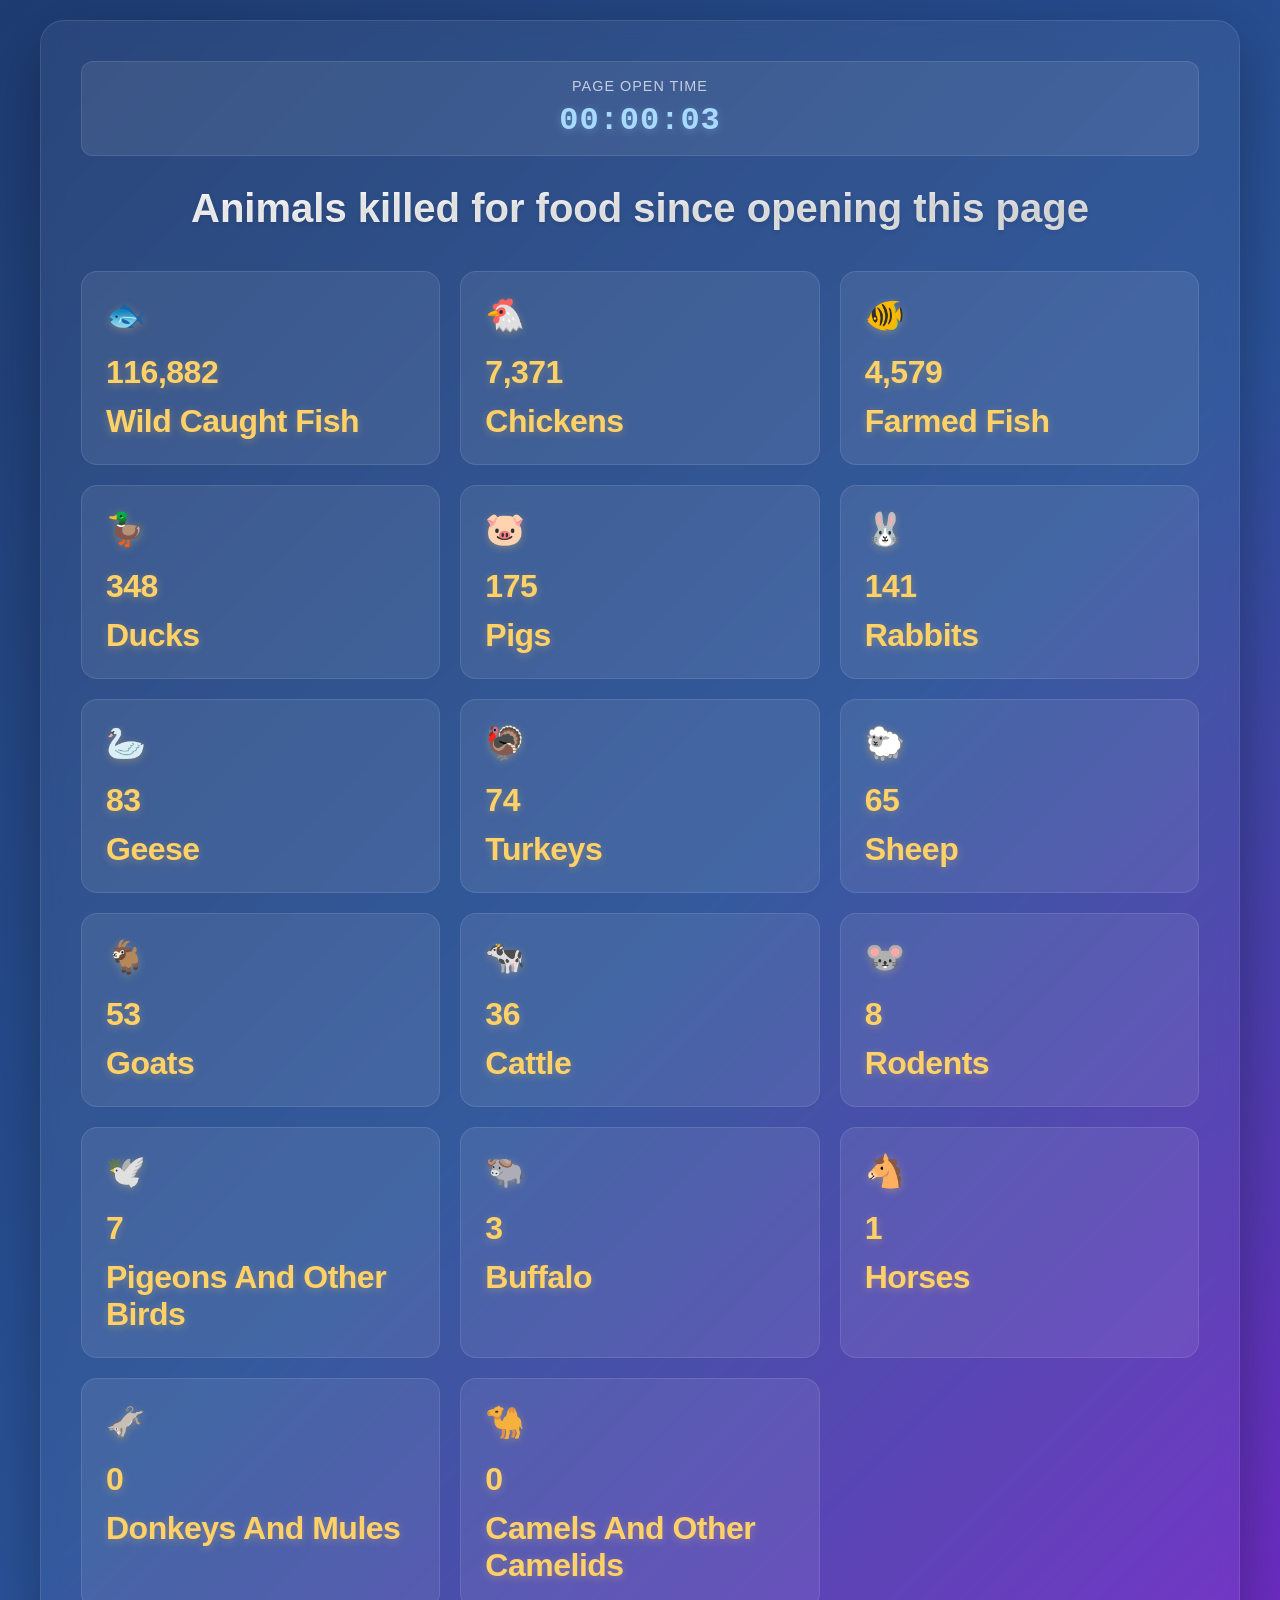
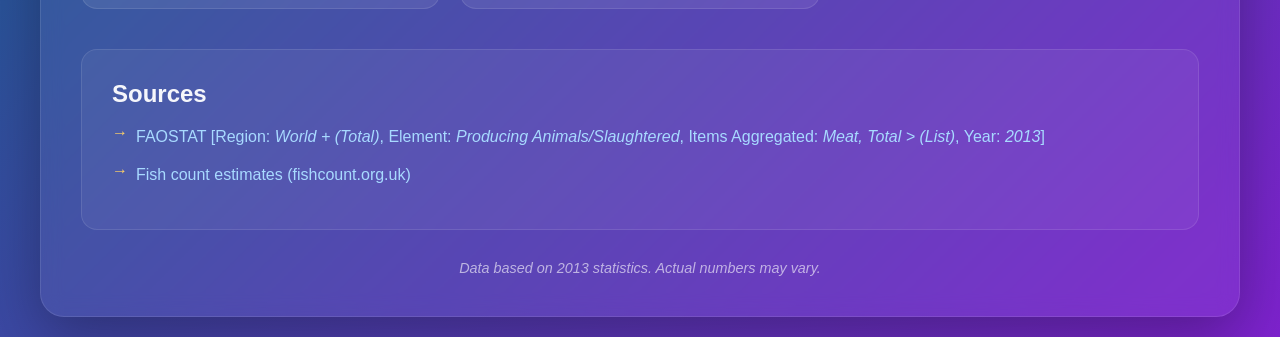
==== index.html @ db676fcb "add animal icons to the kill counter for better visual representation" ====
<!DOCTYPE html>
<html lang="en">
<head>
  <meta charset="UTF-8">
  <meta name="viewport" content="width=device-width, initial-scale=1.0">
  <title>Global Animal Slaughter Counter</title>
  <style>
    * {
      margin: 0;
      padding: 0;
      box-sizing: border-box;
    }

    body {
      font-family: -apple-system, BlinkMacSystemFont, 'Segoe UI', Roboto, Oxygen, Ubuntu, Cantarell, sans-serif;
      background: linear-gradient(135deg, #1e3c72 0%, #2a5298 50%, #7e22ce 100%);
      color: #fff;
      min-height: 100vh;
      padding: 20px;
      display: flex;
      flex-direction: column;
      align-items: center;
      justify-content: center;
    }

    .container {
      max-width: 1200px;
      width: 100%;
      background: rgba(255, 255, 255, 0.05);
      backdrop-filter: blur(10px);
      border-radius: 24px;
      padding: 40px;
      box-shadow: 0 20px 60px rgba(0, 0, 0, 0.3);
      border: 1px solid rgba(255, 255, 255, 0.1);
    }

    h2 {
      font-size: 2.5rem;
      font-weight: 700;
      text-align: center;
      margin-bottom: 40px;
      background: linear-gradient(135deg, #fff, #e0e0e0);
      -webkit-background-clip: text;
      -webkit-text-fill-color: transparent;
      background-clip: text;
      text-shadow: 0 2px 4px rgba(0, 0, 0, 0.1);
    }

    .animal-kill-counter {
      list-style: none;
      display: grid;
      grid-template-columns: repeat(auto-fit, minmax(280px, 1fr));
      gap: 20px;
      margin-bottom: 40px;
    }

    .animal-kill-counter li {
      background: rgba(255, 255, 255, 0.08);
      padding: 24px;
      border-radius: 16px;
      display: flex;
      flex-direction: column;
      gap: 12px;
      transition: all 0.3s ease;
      border: 1px solid rgba(255, 255, 255, 0.1);
      position: relative;
      overflow: hidden;
    }

    .animal-kill-counter li::before {
      content: '';
      position: absolute;
      top: 0;
      left: 0;
      right: 0;
      height: 3px;
      background: linear-gradient(90deg, #ff6b6b, #ee5a6f, #c06c84);
      transform: scaleX(0);
      transition: transform 0.3s ease;
    }

    .animal-kill-counter li:hover {
      background: rgba(255, 255, 255, 0.12);
      transform: translateY(-4px);
      box-shadow: 0 8px 24px rgba(0, 0, 0, 0.2);
    }

    .animal-kill-counter li:hover::before {
      transform: scaleX(1);
    }

    .animal-kill-counter span {
      font-size: 2rem;
      font-weight: 700;
      color: #ffd166;
      font-variant-numeric: tabular-nums;
      letter-spacing: -0.5px;
      text-shadow: 0 2px 8px rgba(255, 209, 102, 0.3);
      animation: fadeIn 0.5s ease-in;
    }

    .animal-name {
      font-size: 0.95rem;
      color: rgba(255, 255, 255, 0.8);
      text-transform: capitalize;
      font-weight: 500;
      letter-spacing: 0.5px;
    }

    @keyframes fadeIn {
      from {
        opacity: 0;
        transform: translateY(10px);
      }
      to {
        opacity: 1;
        transform: translateY(0);
      }
    }

    @keyframes pulse {
      0%, 100% {
        opacity: 1;
      }
      50% {
        opacity: 0.6;
      }
    }

    .sources {
      background: rgba(255, 255, 255, 0.05);
      padding: 30px;
      border-radius: 16px;
      margin-top: 20px;
      border: 1px solid rgba(255, 255, 255, 0.1);
    }

    .sources h3 {
      font-size: 1.5rem;
      margin-bottom: 16px;
      color: rgba(255, 255, 255, 0.95);
      font-weight: 600;
    }

    .sources ul {
      list-style: none;
    }

    .sources li {
      margin-bottom: 12px;
      padding-left: 24px;
      position: relative;
    }

    .sources li::before {
      content: '→';
      position: absolute;
      left: 0;
      color: #ffd166;
      font-weight: bold;
    }

    .sources a {
      color: #a8daff;
      text-decoration: none;
      transition: color 0.2s ease;
      line-height: 1.6;
    }

    .sources a:hover {
      color: #ffd166;
      text-decoration: underline;
    }

    .disclaimer {
      text-align: center;
      margin-top: 30px;
      font-size: 0.9rem;
      color: rgba(255, 255, 255, 0.6);
      font-style: italic;
    }

    @media (max-width: 768px) {
      .container {
        padding: 24px;
      }

      h2 {
        font-size: 1.8rem;
      }

      .animal-kill-counter {
        grid-template-columns: 1fr;
      }

      .animal-kill-counter span {
        font-size: 1.75rem;
      }
    }

    /* Pulsing animation for numbers changing */
    .counting {
      animation: pulse 0.5s ease-in-out;
    }

    .timer-container {
      text-align: center;
      margin-bottom: 30px;
      padding: 16px;
      background: rgba(255, 255, 255, 0.08);
      border-radius: 12px;
      border: 1px solid rgba(255, 255, 255, 0.1);
    }

    .timer-label {
      font-size: 0.9rem;
      color: rgba(255, 255, 255, 0.7);
      margin-bottom: 8px;
      text-transform: uppercase;
      letter-spacing: 1px;
      font-weight: 500;
    }

    #page-timer {
      font-size: 2rem;
      font-weight: 700;
      color: #a8daff;
      font-family: 'Courier New', monospace;
      font-variant-numeric: tabular-nums;
      letter-spacing: 1px;
      text-shadow: 0 2px 8px rgba(168, 218, 255, 0.3);
    }

    .animal-icon {
      font-size: 2.5rem;
      margin-bottom: 8px;
      display: block;
    }
  </style>
</head>
<body>
  <div class="container">
    <div class="timer-container">
      <div class="timer-label">Page Open Time</div>
      <div id="page-timer">00:00:00</div>
    </div>
    <h2>Animals killed for food since opening this page</h2>
    <ul class="animal-kill-counter">
      <li>
        <span class="animal-icon">🐟</span>
        <span id="akc-wild_caught_fish">0</span>
        <span class="animal-name">wild caught fish</span>
      </li>
      <li>
        <span class="animal-icon">🐔</span>
        <span id="akc-chickens">0</span>
        <span class="animal-name">chickens</span>
      </li>
      <li>
        <span class="animal-icon">🐠</span>
        <span id="akc-farmed_fish">0</span>
        <span class="animal-name">farmed fish</span>
      </li>
      <li>
        <span class="animal-icon">🦆</span>
        <span id="akc-ducks">0</span>
        <span class="animal-name">ducks</span>
      </li>
      <li>
        <span class="animal-icon">🐷</span>
        <span id="akc-pigs">0</span>
        <span class="animal-name">pigs</span>
      </li>
      <li>
        <span class="animal-icon">🐰</span>
        <span id="akc-rabbits">0</span>
        <span class="animal-name">rabbits</span>
      </li>
      <li>
        <span class="animal-icon">🦢</span>
        <span id="akc-geese">0</span>
        <span class="animal-name">geese</span>
      </li>
      <li>
        <span class="animal-icon">🦃</span>
        <span id="akc-turkeys">0</span>
        <span class="animal-name">turkeys</span>
      </li>
      <li>
        <span class="animal-icon">🐑</span>
        <span id="akc-sheep">0</span>
        <span class="animal-name">sheep</span>
      </li>
      <li>
        <span class="animal-icon">🐐</span>
        <span id="akc-goats">0</span>
        <span class="animal-name">goats</span>
      </li>
      <li>
        <span class="animal-icon">🐄</span>
        <span id="akc-cattle">0</span>
        <span class="animal-name">cattle</span>
      </li>
      <li>
        <span class="animal-icon">🐭</span>
        <span id="akc-rodents">0</span>
        <span class="animal-name">rodents</span>
      </li>
      <li>
        <span class="animal-icon">🕊️</span>
        <span id="akc-other_birds">0</span>
        <span class="animal-name">pigeons and other birds</span>
      </li>
      <li>
        <span class="animal-icon">🐃</span>
        <span id="akc-buffalo">0</span>
        <span class="animal-name">buffalo</span>
      </li>
      <li>
        <span class="animal-icon">🐴</span>
        <span id="akc-horses">0</span>
        <span class="animal-name">horses</span>
      </li>
      <li>
        <span class="animal-icon">🫏</span>
        <span id="akc-donkeys">0</span>
        <span class="animal-name">donkeys and mules</span>
      </li>
      <li>
        <span class="animal-icon">🐪</span>
        <span id="akc-camels">0</span>
        <span class="animal-name">camels and other camelids</span>
      </li>
    </ul>

    <div class="sources">
      <h3>Sources</h3>
      <ul>
        <li><a href="http://faostat3.fao.org/download/Q/QL/E" target="_blank">FAOSTAT [Region: <i>World + (Total)</i>, Element: <i>Producing Animals/Slaughtered</i>, Items Aggregated: <i>Meat, Total > (List)</i>, Year: <i>2013</i>]</a></li>
        <li><a href="http://fishcount.org.uk/fish-count-estimates" target="_blank">Fish count estimates (fishcount.org.uk)</a></li>
      </ul>
    </div>

    <p class="disclaimer">Data based on 2013 statistics. Actual numbers may vary.</p>
  </div>

  <script>
    window.addEventListener('DOMContentLoaded', function() {
      // Timer functionality
      var pageOpenTime = new Date();
      function updateTimer() {
        var now = new Date();
        var elapsed = Math.floor((now - pageOpenTime) / 1000);
        var hours = Math.floor(elapsed / 3600);
        var minutes = Math.floor((elapsed % 3600) / 60);
        var seconds = elapsed % 60;
        
        var timerDisplay = String(hours).padStart(2, '0') + ':' + 
                          String(minutes).padStart(2, '0') + ':' + 
                          String(seconds).padStart(2, '0');
        
        var timerElement = document.getElementById('page-timer');
        if (timerElement) {
          timerElement.textContent = timerDisplay;
        }
      }
      
      updateTimer();
      setInterval(updateTimer, 1000);

      // Animal counter functionality
      var updatesPerSecond = 20;
      var animalsKilledPerYear = {
        "wild_caught_fish": 970000000000,
        "chickens": 61171973510,
        "farmed_fish": 38000000000,
        "ducks": 2887594480,
        "pigs": 1451856889.38,
        "rabbits": 1171578000,
        "geese": 687147000,
        "turkeys": 618086890,
        "sheep": 536742256.33,
        "goats": 438320370.99,
        "cattle": 298799160.08,
        "rodents": 70371000,
        "other_birds": 59656000,
        "buffalo": 25798819,
        "horses": 4863367,
        "donkeys": 3213400,
        "camels": 3243266.03,
      };

      var secondsPerYear = 365 * 24 * 60 * 60;
      var interval = 1000 / updatesPerSecond;
      var count = 0, start = new Date().getTime();

      function update(intervalCount) {
        for (var subset in animalsKilledPerYear) {
          var numKilled = animalsKilledPerYear[subset];
          var countElement = document.getElementById("akc-" + subset);
          if (countElement) {
            countElement.innerHTML = Math.round(intervalCount * (numKilled / secondsPerYear) / updatesPerSecond).toLocaleString();
          }
        }
      }

      function selfCorrectingTimeoutInterval() {
        update(++count);
        window.setTimeout(selfCorrectingTimeoutInterval, interval - (new Date().getTime() - start - count * interval));
      }
      window.setTimeout(selfCorrectingTimeoutInterval, interval);
    });
  </script>
</body>
</html>
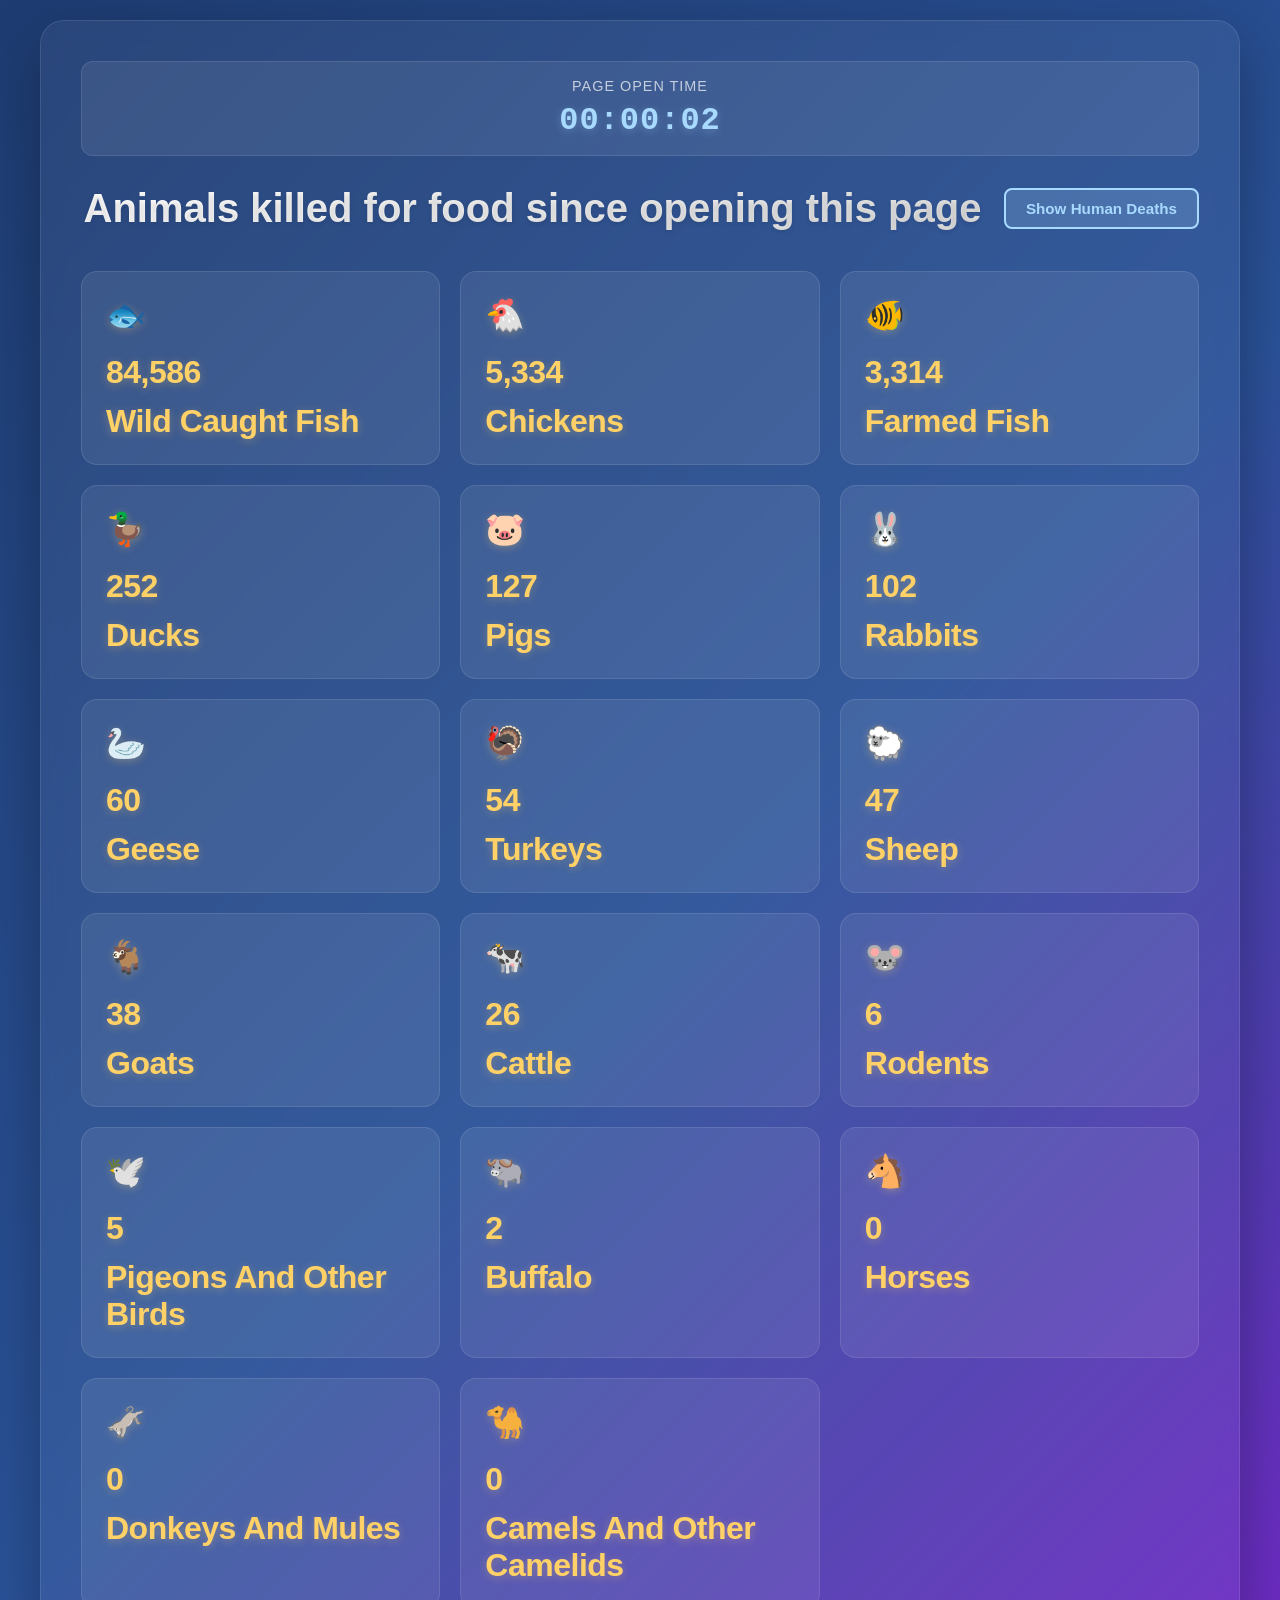
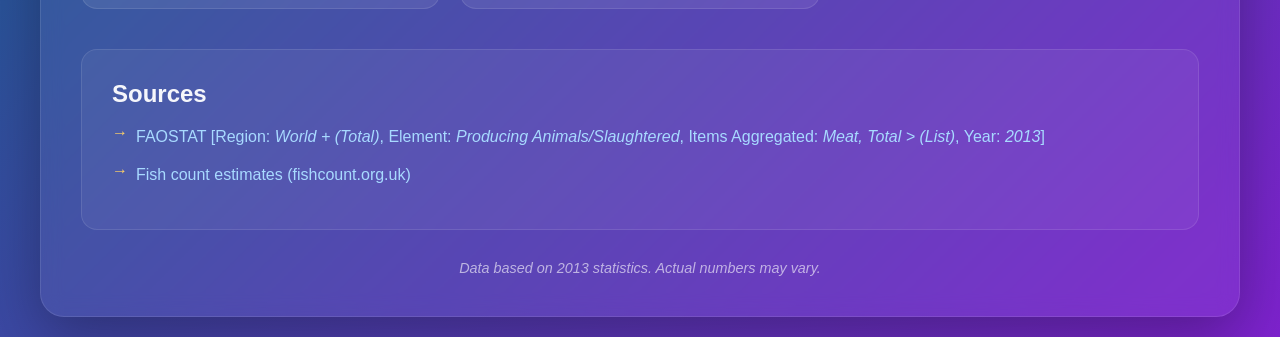
==== commit 02aee673: "Add human death stats" ====
--- a/index.html
+++ b/index.html
@@ -236,6 +236,134 @@
       margin-bottom: 8px;
       display: block;
     }
+
+    .header-controls {
+      display: flex;
+      align-items: center;
+      justify-content: space-between;
+      margin-bottom: 40px;
+      flex-wrap: wrap;
+      gap: 20px;
+    }
+
+    .header-controls h2 {
+      margin: 0;
+      flex-grow: 1;
+      min-width: 250px;
+    }
+
+    .toggle-button {
+      background: rgba(168, 218, 255, 0.2);
+      border: 2px solid #a8daff;
+      color: #a8daff;
+      padding: 10px 20px;
+      border-radius: 8px;
+      cursor: pointer;
+      font-weight: 600;
+      font-size: 0.95rem;
+      transition: all 0.3s ease;
+      white-space: nowrap;
+    }
+
+    .toggle-button:hover {
+      background: rgba(168, 218, 255, 0.3);
+      transform: translateY(-2px);
+      box-shadow: 0 4px 12px rgba(168, 218, 255, 0.2);
+    }
+
+    .toggle-button.active {
+      background: #a8daff;
+      color: #1e3c72;
+    }
+
+    .human-death-section {
+      display: none;
+      background: rgba(255, 255, 255, 0.05);
+      backdrop-filter: blur(10px);
+      border-radius: 16px;
+      padding: 30px;
+      margin-bottom: 40px;
+      border: 1px solid rgba(255, 255, 255, 0.1);
+    }
+
+    .human-death-section.active {
+      display: block;
+      animation: slideIn 0.3s ease;
+    }
+
+    @keyframes slideIn {
+      from {
+        opacity: 0;
+        transform: translateY(-10px);
+      }
+      to {
+        opacity: 1;
+        transform: translateY(0);
+      }
+    }
+
+    .human-death-section h3 {
+      font-size: 1.8rem;
+      margin-bottom: 24px;
+      color: rgba(255, 255, 255, 0.95);
+      font-weight: 600;
+    }
+
+    .human-death-counter {
+      display: grid;
+      grid-template-columns: repeat(auto-fit, minmax(200px, 1fr));
+      gap: 20px;
+      margin-bottom: 20px;
+    }
+
+    .death-card {
+      background: rgba(255, 255, 255, 0.08);
+      padding: 20px;
+      border-radius: 12px;
+      border: 1px solid rgba(255, 255, 255, 0.1);
+      text-align: center;
+      transition: all 0.3s ease;
+    }
+
+    .death-card:hover {
+      background: rgba(255, 255, 255, 0.12);
+      transform: translateY(-4px);
+      box-shadow: 0 8px 24px rgba(0, 0, 0, 0.2);
+    }
+
+    .death-icon {
+      font-size: 2rem;
+      margin-bottom: 12px;
+      display: inline-block;
+    }
+
+    .death-count {
+      font-size: 2.2rem;
+      font-weight: 700;
+      color: #ff6b6b;
+      font-variant-numeric: tabular-nums;
+      letter-spacing: -0.5px;
+      text-shadow: 0 2px 8px rgba(255, 107, 107, 0.3);
+      margin-bottom: 8px;
+      animation: fadeIn 0.5s ease-in;
+    }
+
+    .death-label {
+      font-size: 0.9rem;
+      color: rgba(255, 255, 255, 0.7);
+      text-transform: uppercase;
+      letter-spacing: 0.5px;
+      font-weight: 500;
+    }
+
+    .human-death-note {
+      font-size: 0.85rem;
+      color: rgba(255, 255, 255, 0.6);
+      margin-top: 16px;
+      padding-top: 16px;
+      border-top: 1px solid rgba(255, 255, 255, 0.1);
+      font-style: italic;
+    }
   </style>
 </head>
 <body>
@@ -244,7 +372,42 @@
       <div class="timer-label">Page Open Time</div>
       <div id="page-timer">00:00:00</div>
     </div>
-    <h2>Animals killed for food since opening this page</h2>
+    
+    <div class="header-controls">
+      <h2>Animals killed for food since opening this page</h2>
+      <button class="toggle-button" id="toggle-human-deaths">Show Human Deaths</button>
+    </div>
+
+    <div class="human-death-section" id="human-death-section">
+      <h3>Global human deaths (for comparison)</h3>
+      <div class="human-death-counter">
+        <div class="death-card">
+          <span class="death-icon">💊</span>
+          <div class="death-count" id="hdc-all-deaths">0</div>
+          <div class="death-label">Total Deaths</div>
+        </div>
+        <div class="death-card">
+          <span class="death-icon">🫀</span>
+          <div class="death-count" id="hdc-heart-disease">0</div>
+          <div class="death-label">Heart Disease</div>
+        </div>
+        <div class="death-card">
+          <span class="death-icon">🫁</span>
+          <div class="death-count" id="hdc-cancer">0</div>
+          <div class="death-label">Cancer</div>
+        </div>
+        <div class="death-card">
+          <span class="death-icon">🦴</span>
+          <div class="death-count" id="hdc-accidents">0</div>
+          <div class="death-label">Accidents</div>
+        </div>
+      </div>
+      <p class="human-death-note">
+        Human death statistics estimated from 2023 global health data (WHO, CDC). 
+        Total annual deaths: ~58.74 million globally (~1.86 deaths/second).
+      </p>
+    </div>
+    
     <ul class="animal-kill-counter">
       <li>
         <span class="animal-icon">🐟</span>
@@ -346,6 +509,16 @@
 
   <script>
     window.addEventListener('DOMContentLoaded', function() {
+      // Toggle human deaths section
+      var toggleButton = document.getElementById('toggle-human-deaths');
+      var humanDeathSection = document.getElementById('human-death-section');
+      
+      toggleButton.addEventListener('click', function() {
+        humanDeathSection.classList.toggle('active');
+        toggleButton.classList.toggle('active');
+        toggleButton.textContent = humanDeathSection.classList.contains('active') ? 'Hide Human Deaths' : 'Show Human Deaths';
+      });
+
       // Timer functionality
       var pageOpenTime = new Date();
       function updateTimer() {
@@ -390,11 +563,20 @@
         "camels": 3243266.03,
       };
 
+      // Human death statistics (annual deaths globally, based on 2023 WHO data)
+      var humanDeathsPerYear = {
+        "all-deaths": 58740000,          // ~1.86 per second
+        "heart-disease": 17900000,       // ~0.567 per second (leading cause)
+        "cancer": 10000000,              // ~0.317 per second
+        "accidents": 4940000,            // ~0.157 per second
+      };
+
       var secondsPerYear = 365 * 24 * 60 * 60;
       var interval = 1000 / updatesPerSecond;
       var count = 0, start = new Date().getTime();
 
       function update(intervalCount) {
+        // Update animal counters
         for (var subset in animalsKilledPerYear) {
           var numKilled = animalsKilledPerYear[subset];
           var countElement = document.getElementById("akc-" + subset);
@@ -402,6 +584,15 @@
             countElement.innerHTML = Math.round(intervalCount * (numKilled / secondsPerYear) / updatesPerSecond).toLocaleString();
           }
         }
+
+        // Update human death counters
+        for (var deathType in humanDeathsPerYear) {
+          var numDeaths = humanDeathsPerYear[deathType];
+          var countElement = document.getElementById("hdc-" + deathType);
+          if (countElement) {
+            countElement.innerHTML = Math.round(intervalCount * (numDeaths / secondsPerYear) / updatesPerSecond).toLocaleString();
+          }
+        }
       }
 
       function selfCorrectingTimeoutInterval() {
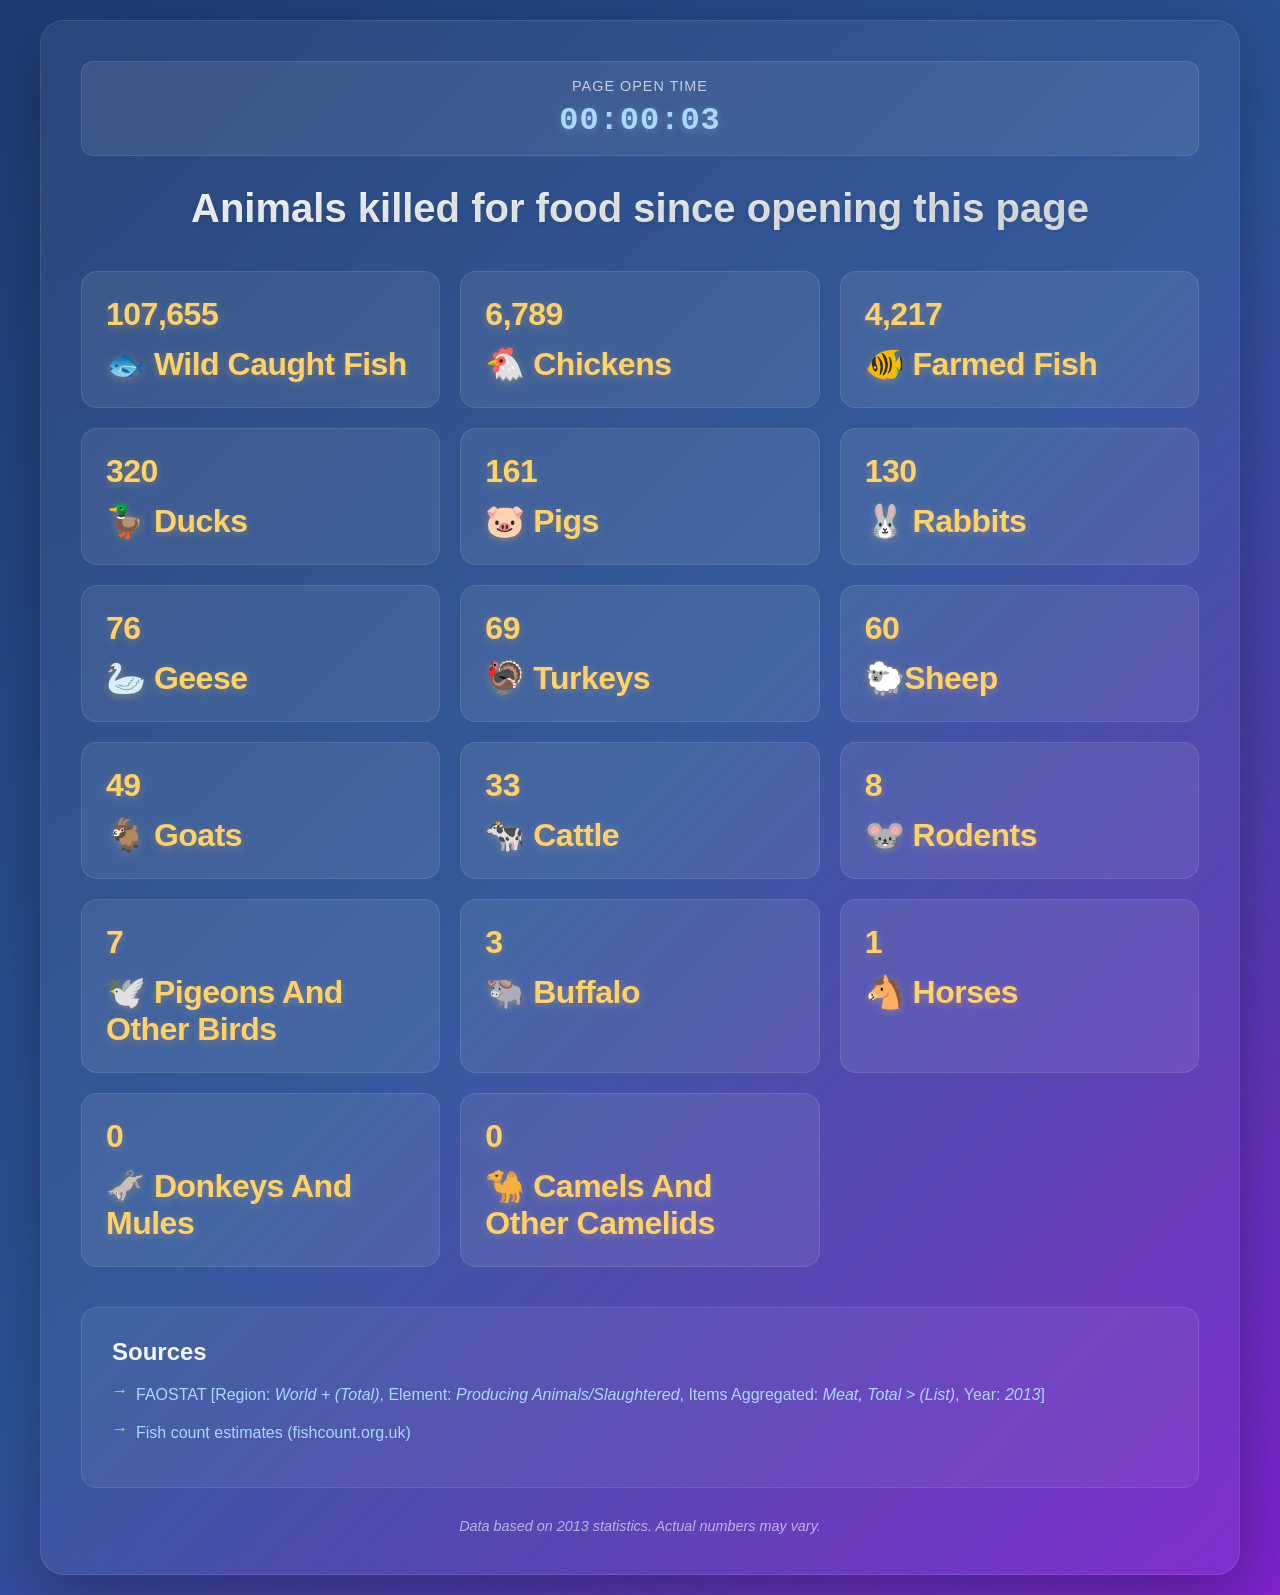
==== commit 14cf94c3: "Move icons to same line as the animal name" ====
--- a/index.html
+++ b/index.html
@@ -236,134 +236,6 @@
       margin-bottom: 8px;
       display: block;
     }
-
-    .header-controls {
-      display: flex;
-      align-items: center;
-      justify-content: space-between;
-      margin-bottom: 40px;
-      flex-wrap: wrap;
-      gap: 20px;
-    }
-
-    .header-controls h2 {
-      margin: 0;
-      flex-grow: 1;
-      min-width: 250px;
-    }
-
-    .toggle-button {
-      background: rgba(168, 218, 255, 0.2);
-      border: 2px solid #a8daff;
-      color: #a8daff;
-      padding: 10px 20px;
-      border-radius: 8px;
-      cursor: pointer;
-      font-weight: 600;
-      font-size: 0.95rem;
-      transition: all 0.3s ease;
-      white-space: nowrap;
-    }
-
-    .toggle-button:hover {
-      background: rgba(168, 218, 255, 0.3);
-      transform: translateY(-2px);
-      box-shadow: 0 4px 12px rgba(168, 218, 255, 0.2);
-    }
-
-    .toggle-button.active {
-      background: #a8daff;
-      color: #1e3c72;
-    }
-
-    .human-death-section {
-      display: none;
-      background: rgba(255, 255, 255, 0.05);
-      backdrop-filter: blur(10px);
-      border-radius: 16px;
-      padding: 30px;
-      margin-bottom: 40px;
-      border: 1px solid rgba(255, 255, 255, 0.1);
-    }
-
-    .human-death-section.active {
-      display: block;
-      animation: slideIn 0.3s ease;
-    }
-
-    @keyframes slideIn {
-      from {
-        opacity: 0;
-        transform: translateY(-10px);
-      }
-      to {
-        opacity: 1;
-        transform: translateY(0);
-      }
-    }
-
-    .human-death-section h3 {
-      font-size: 1.8rem;
-      margin-bottom: 24px;
-      color: rgba(255, 255, 255, 0.95);
-      font-weight: 600;
-    }
-
-    .human-death-counter {
-      display: grid;
-      grid-template-columns: repeat(auto-fit, minmax(200px, 1fr));
-      gap: 20px;
-      margin-bottom: 20px;
-    }
-
-    .death-card {
-      background: rgba(255, 255, 255, 0.08);
-      padding: 20px;
-      border-radius: 12px;
-      border: 1px solid rgba(255, 255, 255, 0.1);
-      text-align: center;
-      transition: all 0.3s ease;
-    }
-
-    .death-card:hover {
-      background: rgba(255, 255, 255, 0.12);
-      transform: translateY(-4px);
-      box-shadow: 0 8px 24px rgba(0, 0, 0, 0.2);
-    }
-
-    .death-icon {
-      font-size: 2rem;
-      margin-bottom: 12px;
-      display: inline-block;
-    }
-
-    .death-count {
-      font-size: 2.2rem;
-      font-weight: 700;
-      color: #ff6b6b;
-      font-variant-numeric: tabular-nums;
-      letter-spacing: -0.5px;
-      text-shadow: 0 2px 8px rgba(255, 107, 107, 0.3);
-      margin-bottom: 8px;
-      animation: fadeIn 0.5s ease-in;
-    }
-
-    .death-label {
-      font-size: 0.9rem;
-      color: rgba(255, 255, 255, 0.7);
-      text-transform: uppercase;
-      letter-spacing: 0.5px;
-      font-weight: 500;
-    }
-
-    .human-death-note {
-      font-size: 0.85rem;
-      color: rgba(255, 255, 255, 0.6);
-      margin-top: 16px;
-      padding-top: 16px;
-      border-top: 1px solid rgba(255, 255, 255, 0.1);
-      font-style: italic;
-    }
   </style>
 </head>
 <body>
@@ -372,127 +244,75 @@
       <div class="timer-label">Page Open Time</div>
       <div id="page-timer">00:00:00</div>
     </div>
-    
-    <div class="header-controls">
-      <h2>Animals killed for food since opening this page</h2>
-      <button class="toggle-button" id="toggle-human-deaths">Show Human Deaths</button>
-    </div>
-
-    <div class="human-death-section" id="human-death-section">
-      <h3>Global human deaths (for comparison)</h3>
-      <div class="human-death-counter">
-        <div class="death-card">
-          <span class="death-icon">💊</span>
-          <div class="death-count" id="hdc-all-deaths">0</div>
-          <div class="death-label">Total Deaths</div>
-        </div>
-        <div class="death-card">
-          <span class="death-icon">🫀</span>
-          <div class="death-count" id="hdc-heart-disease">0</div>
-          <div class="death-label">Heart Disease</div>
-        </div>
-        <div class="death-card">
-          <span class="death-icon">🫁</span>
-          <div class="death-count" id="hdc-cancer">0</div>
-          <div class="death-label">Cancer</div>
-        </div>
-        <div class="death-card">
-          <span class="death-icon">🦴</span>
-          <div class="death-count" id="hdc-accidents">0</div>
-          <div class="death-label">Accidents</div>
-        </div>
-      </div>
-      <p class="human-death-note">
-        Human death statistics estimated from 2023 global health data (WHO, CDC). 
-        Total annual deaths: ~58.74 million globally (~1.86 deaths/second).
-      </p>
-    </div>
-    
+    <h2>Animals killed for food since opening this page</h2>
     <ul class="animal-kill-counter">
       <li>
-        <span class="animal-icon">🐟</span>
         <span id="akc-wild_caught_fish">0</span>
-        <span class="animal-name">wild caught fish</span>
-      </li>
-      <li>
-        <span class="animal-icon">🐔</span>
+        <span class="animal-name">🐟 wild caught fish</span>
+      </li>
+      <li>
         <span id="akc-chickens">0</span>
-        <span class="animal-name">chickens</span>
-      </li>
-      <li>
-        <span class="animal-icon">🐠</span>
+        <span class="animal-name">🐔 chickens</span>
+      </li>
+      <li>
         <span id="akc-farmed_fish">0</span>
-        <span class="animal-name">farmed fish</span>
-      </li>
-      <li>
-        <span class="animal-icon">🦆</span>
+        <span class="animal-name">🐠 farmed fish</span>
+      </li>
+      <li>
         <span id="akc-ducks">0</span>
-        <span class="animal-name">ducks</span>
-      </li>
-      <li>
-        <span class="animal-icon">🐷</span>
+        <span class="animal-name">🦆 ducks</span>
+      </li>
+      <li>
         <span id="akc-pigs">0</span>
-        <span class="animal-name">pigs</span>
-      </li>
-      <li>
-        <span class="animal-icon">🐰</span>
+        <span class="animal-name">🐷 pigs</span>
+      </li>
+      <li>
         <span id="akc-rabbits">0</span>
-        <span class="animal-name">rabbits</span>
-      </li>
-      <li>
-        <span class="animal-icon">🦢</span>
+        <span class="animal-name">🐰 rabbits</span>
+      </li>
+      <li>
         <span id="akc-geese">0</span>
-        <span class="animal-name">geese</span>
-      </li>
-      <li>
-        <span class="animal-icon">🦃</span>
+        <span class="animal-name">🦢 geese</span>
+      </li>
+      <li>
         <span id="akc-turkeys">0</span>
-        <span class="animal-name">turkeys</span>
-      </li>
-      <li>
-        <span class="animal-icon">🐑</span>
+        <span class="animal-name">🦃 turkeys</span>
+      </li>
+      <li>
         <span id="akc-sheep">0</span>
-        <span class="animal-name">sheep</span>
-      </li>
-      <li>
-        <span class="animal-icon">🐐</span>
+        <span class="animal-name">🐑sheep</span>
+      </li>
+      <li>
         <span id="akc-goats">0</span>
-        <span class="animal-name">goats</span>
-      </li>
-      <li>
-        <span class="animal-icon">🐄</span>
+        <span class="animal-name">🐐 goats</span>
+      </li>
+      <li>
         <span id="akc-cattle">0</span>
-        <span class="animal-name">cattle</span>
-      </li>
-      <li>
-        <span class="animal-icon">🐭</span>
+        <span class="animal-name">🐄 cattle</span>
+      </li>
+      <li>
         <span id="akc-rodents">0</span>
-        <span class="animal-name">rodents</span>
-      </li>
-      <li>
-        <span class="animal-icon">🕊️</span>
+        <span class="animal-name">🐭 rodents</span>
+      </li>
+      <li>
         <span id="akc-other_birds">0</span>
-        <span class="animal-name">pigeons and other birds</span>
-      </li>
-      <li>
-        <span class="animal-icon">🐃</span>
+        <span class="animal-name">🕊️ pigeons and other birds</span>
+      </li>
+      <li>
         <span id="akc-buffalo">0</span>
-        <span class="animal-name">buffalo</span>
-      </li>
-      <li>
-        <span class="animal-icon">🐴</span>
+        <span class="animal-name">🐃 buffalo</span>
+      </li>
+      <li>
         <span id="akc-horses">0</span>
-        <span class="animal-name">horses</span>
-      </li>
-      <li>
-        <span class="animal-icon">🫏</span>
+        <span class="animal-name">🐴 horses</span>
+      </li>
+      <li>
         <span id="akc-donkeys">0</span>
-        <span class="animal-name">donkeys and mules</span>
-      </li>
-      <li>
-        <span class="animal-icon">🐪</span>
+        <span class="animal-name">🫏 donkeys and mules</span>
+      </li>
+      <li>
         <span id="akc-camels">0</span>
-        <span class="animal-name">camels and other camelids</span>
+        <span class="animal-name">🐪 camels and other camelids</span>
       </li>
     </ul>
 
@@ -509,16 +329,6 @@
 
   <script>
     window.addEventListener('DOMContentLoaded', function() {
-      // Toggle human deaths section
-      var toggleButton = document.getElementById('toggle-human-deaths');
-      var humanDeathSection = document.getElementById('human-death-section');
-      
-      toggleButton.addEventListener('click', function() {
-        humanDeathSection.classList.toggle('active');
-        toggleButton.classList.toggle('active');
-        toggleButton.textContent = humanDeathSection.classList.contains('active') ? 'Hide Human Deaths' : 'Show Human Deaths';
-      });
-
       // Timer functionality
       var pageOpenTime = new Date();
       function updateTimer() {
@@ -563,20 +373,11 @@
         "camels": 3243266.03,
       };
 
-      // Human death statistics (annual deaths globally, based on 2023 WHO data)
-      var humanDeathsPerYear = {
-        "all-deaths": 58740000,          // ~1.86 per second
-        "heart-disease": 17900000,       // ~0.567 per second (leading cause)
-        "cancer": 10000000,              // ~0.317 per second
-        "accidents": 4940000,            // ~0.157 per second
-      };
-
       var secondsPerYear = 365 * 24 * 60 * 60;
       var interval = 1000 / updatesPerSecond;
       var count = 0, start = new Date().getTime();
 
       function update(intervalCount) {
-        // Update animal counters
         for (var subset in animalsKilledPerYear) {
           var numKilled = animalsKilledPerYear[subset];
           var countElement = document.getElementById("akc-" + subset);
@@ -584,15 +385,6 @@
             countElement.innerHTML = Math.round(intervalCount * (numKilled / secondsPerYear) / updatesPerSecond).toLocaleString();
           }
         }
-
-        // Update human death counters
-        for (var deathType in humanDeathsPerYear) {
-          var numDeaths = humanDeathsPerYear[deathType];
-          var countElement = document.getElementById("hdc-" + deathType);
-          if (countElement) {
-            countElement.innerHTML = Math.round(intervalCount * (numDeaths / secondsPerYear) / updatesPerSecond).toLocaleString();
-          }
-        }
       }
 
       function selfCorrectingTimeoutInterval() {
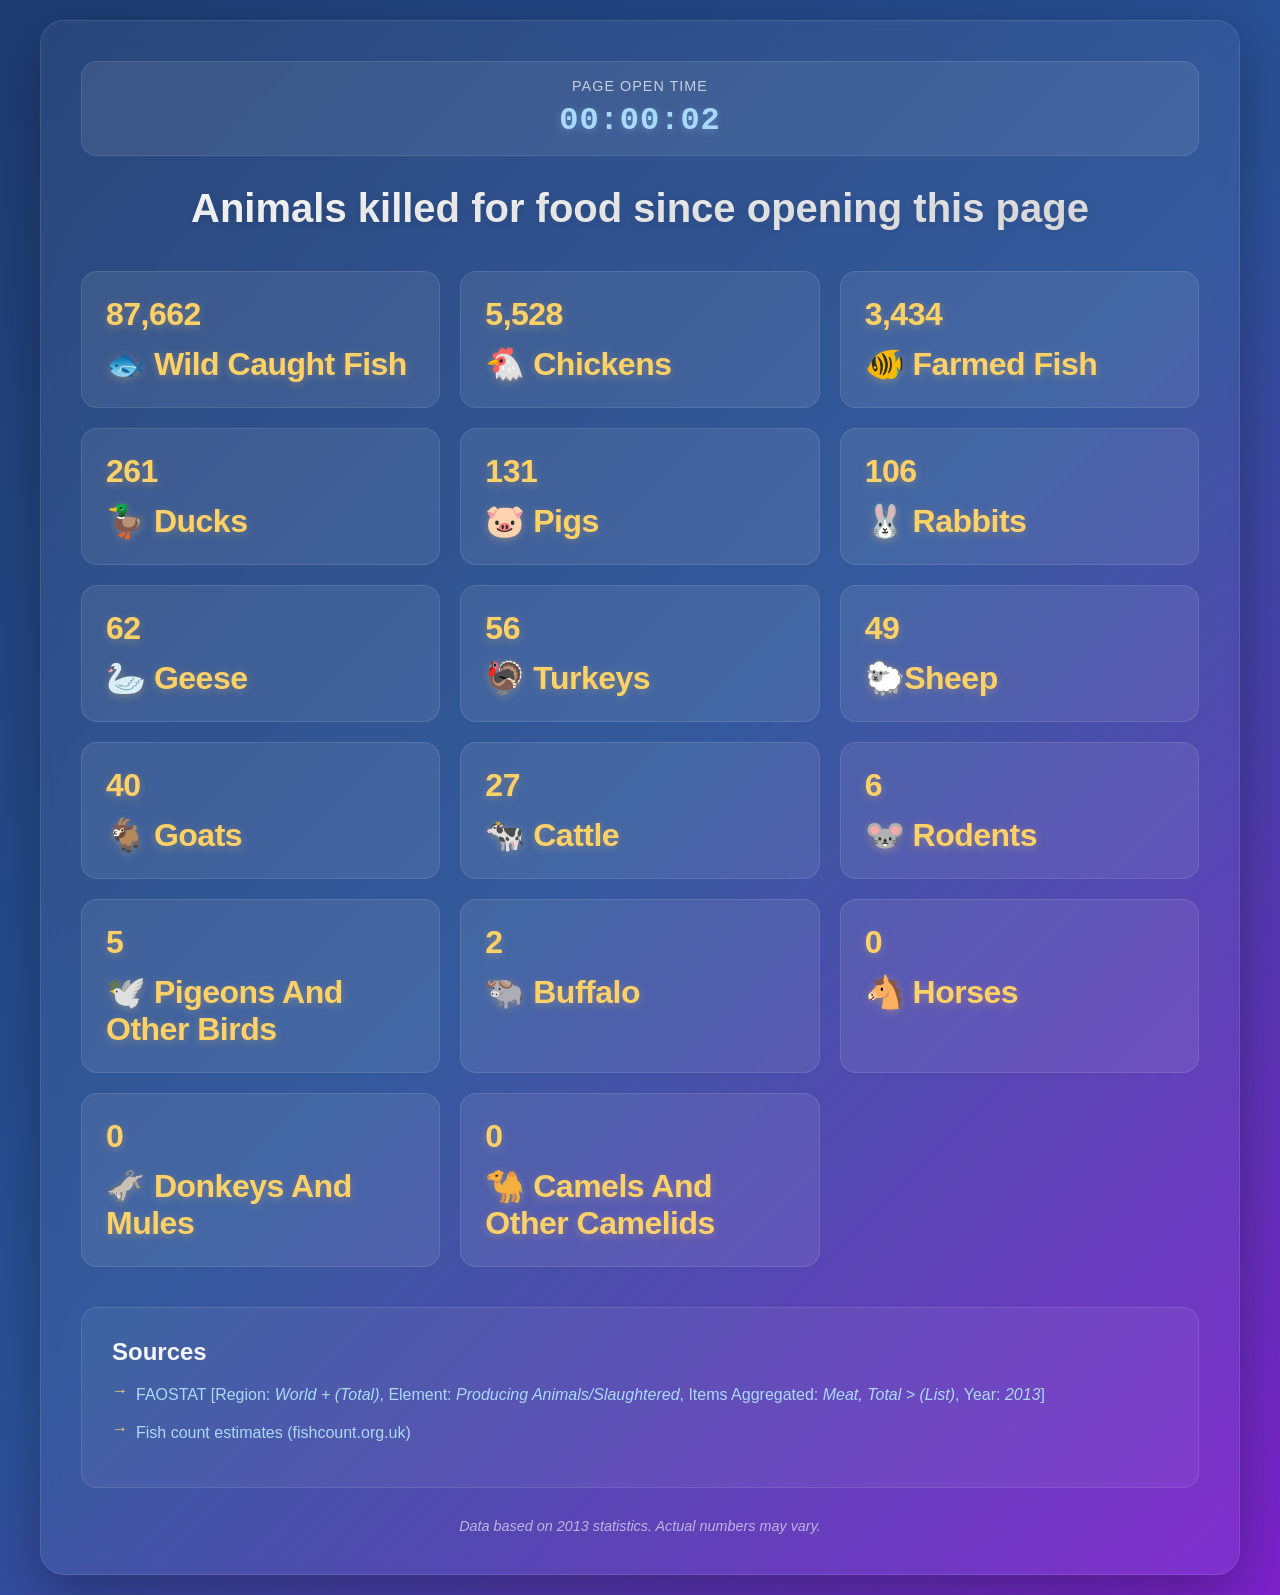
==== commit 13a958e8: "Refactor CSS to use CSS variables for improved maintainability and consistency" ====
--- a/index.html
+++ b/index.html
@@ -5,6 +5,21 @@
   <meta name="viewport" content="width=device-width, initial-scale=1.0">
   <title>Global Animal Slaughter Counter</title>
   <style>
+    :root {
+      --primary-bg: rgba(255, 255, 255, 0.05);
+      --light-bg: rgba(255, 255, 255, 0.08);
+      --lighter-bg: rgba(255, 255, 255, 0.12);
+      --border-color: rgba(255, 255, 255, 0.1);
+      --text-muted: rgba(255, 255, 255, 0.6);
+      --text-light: rgba(255, 255, 255, 0.8);
+      --text-lighter: rgba(255, 255, 255, 0.7);
+      --accent-gold: #ffd166;
+      --accent-blue: #a8daff;
+      --card-radius: 16px;
+      --container-radius: 24px;
+      --text-shadow: 0 2px 8px;
+    }
+
     * {
       margin: 0;
       padding: 0;
@@ -26,12 +41,12 @@
     .container {
       max-width: 1200px;
       width: 100%;
-      background: rgba(255, 255, 255, 0.05);
+      background: var(--primary-bg);
       backdrop-filter: blur(10px);
-      border-radius: 24px;
+      border-radius: var(--container-radius);
       padding: 40px;
       box-shadow: 0 20px 60px rgba(0, 0, 0, 0.3);
-      border: 1px solid rgba(255, 255, 255, 0.1);
+      border: 1px solid var(--border-color);
     }
 
     h2 {
@@ -43,7 +58,7 @@
       -webkit-background-clip: text;
       -webkit-text-fill-color: transparent;
       background-clip: text;
-      text-shadow: 0 2px 4px rgba(0, 0, 0, 0.1);
+      text-shadow: var(--text-shadow) rgba(0, 0, 0, 0.1);
     }
 
     .animal-kill-counter {
@@ -55,14 +70,14 @@
     }
 
     .animal-kill-counter li {
-      background: rgba(255, 255, 255, 0.08);
+      background: var(--light-bg);
       padding: 24px;
-      border-radius: 16px;
+      border-radius: var(--card-radius);
       display: flex;
       flex-direction: column;
       gap: 12px;
       transition: all 0.3s ease;
-      border: 1px solid rgba(255, 255, 255, 0.1);
+      border: 1px solid var(--border-color);
       position: relative;
       overflow: hidden;
     }
@@ -80,7 +95,7 @@
     }
 
     .animal-kill-counter li:hover {
-      background: rgba(255, 255, 255, 0.12);
+      background: var(--lighter-bg);
       transform: translateY(-4px);
       box-shadow: 0 8px 24px rgba(0, 0, 0, 0.2);
     }
@@ -92,16 +107,16 @@
     .animal-kill-counter span {
       font-size: 2rem;
       font-weight: 700;
-      color: #ffd166;
+      color: var(--accent-gold);
       font-variant-numeric: tabular-nums;
       letter-spacing: -0.5px;
-      text-shadow: 0 2px 8px rgba(255, 209, 102, 0.3);
+      text-shadow: var(--text-shadow) rgba(255, 209, 102, 0.3);
       animation: fadeIn 0.5s ease-in;
     }
 
     .animal-name {
       font-size: 0.95rem;
-      color: rgba(255, 255, 255, 0.8);
+      color: var(--text-light);
       text-transform: capitalize;
       font-weight: 500;
       letter-spacing: 0.5px;
@@ -128,11 +143,11 @@
     }
 
     .sources {
-      background: rgba(255, 255, 255, 0.05);
+      background: var(--primary-bg);
       padding: 30px;
-      border-radius: 16px;
+      border-radius: var(--card-radius);
       margin-top: 20px;
-      border: 1px solid rgba(255, 255, 255, 0.1);
+      border: 1px solid var(--border-color);
     }
 
     .sources h3 {
@@ -156,19 +171,19 @@
       content: '→';
       position: absolute;
       left: 0;
-      color: #ffd166;
+      color: var(--accent-gold);
       font-weight: bold;
     }
 
     .sources a {
-      color: #a8daff;
+      color: var(--accent-blue);
       text-decoration: none;
       transition: color 0.2s ease;
       line-height: 1.6;
     }
 
     .sources a:hover {
-      color: #ffd166;
+      color: var(--accent-gold);
       text-decoration: underline;
     }
 
@@ -176,7 +191,7 @@
       text-align: center;
       margin-top: 30px;
       font-size: 0.9rem;
-      color: rgba(255, 255, 255, 0.6);
+      color: var(--text-muted);
       font-style: italic;
     }
 
@@ -207,14 +222,14 @@
       text-align: center;
       margin-bottom: 30px;
       padding: 16px;
-      background: rgba(255, 255, 255, 0.08);
-      border-radius: 12px;
-      border: 1px solid rgba(255, 255, 255, 0.1);
+      background: var(--light-bg);
+      border-radius: var(--card-radius);
+      border: 1px solid var(--border-color);
     }
 
     .timer-label {
       font-size: 0.9rem;
-      color: rgba(255, 255, 255, 0.7);
+      color: var(--text-lighter);
       margin-bottom: 8px;
       text-transform: uppercase;
       letter-spacing: 1px;
@@ -224,11 +239,11 @@
     #page-timer {
       font-size: 2rem;
       font-weight: 700;
-      color: #a8daff;
+      color: var(--accent-blue);
       font-family: 'Courier New', monospace;
       font-variant-numeric: tabular-nums;
       letter-spacing: 1px;
-      text-shadow: 0 2px 8px rgba(168, 218, 255, 0.3);
+      text-shadow: var(--text-shadow) rgba(168, 218, 255, 0.3);
     }
 
     .animal-icon {
@@ -329,6 +344,11 @@
 
   <script>
     window.addEventListener('DOMContentLoaded', function() {
+      // Utility function to format time values with zero padding
+      function padZero(num) {
+        return String(num).padStart(2, '0');
+      }
+
       // Timer functionality
       var pageOpenTime = new Date();
       function updateTimer() {
@@ -338,10 +358,7 @@
         var minutes = Math.floor((elapsed % 3600) / 60);
         var seconds = elapsed % 60;
         
-        var timerDisplay = String(hours).padStart(2, '0') + ':' + 
-                          String(minutes).padStart(2, '0') + ':' + 
-                          String(seconds).padStart(2, '0');
-        
+        var timerDisplay = padZero(hours) + ':' + padZero(minutes) + ':' + padZero(seconds);
         var timerElement = document.getElementById('page-timer');
         if (timerElement) {
           timerElement.textContent = timerDisplay;
@@ -376,13 +393,16 @@
       var secondsPerYear = 365 * 24 * 60 * 60;
       var interval = 1000 / updatesPerSecond;
       var count = 0, start = new Date().getTime();
+      var killsPerUpdateCycle = 1 / updatesPerSecond;
 
       function update(intervalCount) {
+        var currentKillRate = intervalCount * killsPerUpdateCycle;
         for (var subset in animalsKilledPerYear) {
-          var numKilled = animalsKilledPerYear[subset];
           var countElement = document.getElementById("akc-" + subset);
           if (countElement) {
-            countElement.innerHTML = Math.round(intervalCount * (numKilled / secondsPerYear) / updatesPerSecond).toLocaleString();
+            var numKilled = animalsKilledPerYear[subset];
+            var currentCount = Math.round(currentKillRate * (numKilled / secondsPerYear));
+            countElement.innerHTML = currentCount.toLocaleString();
           }
         }
       }
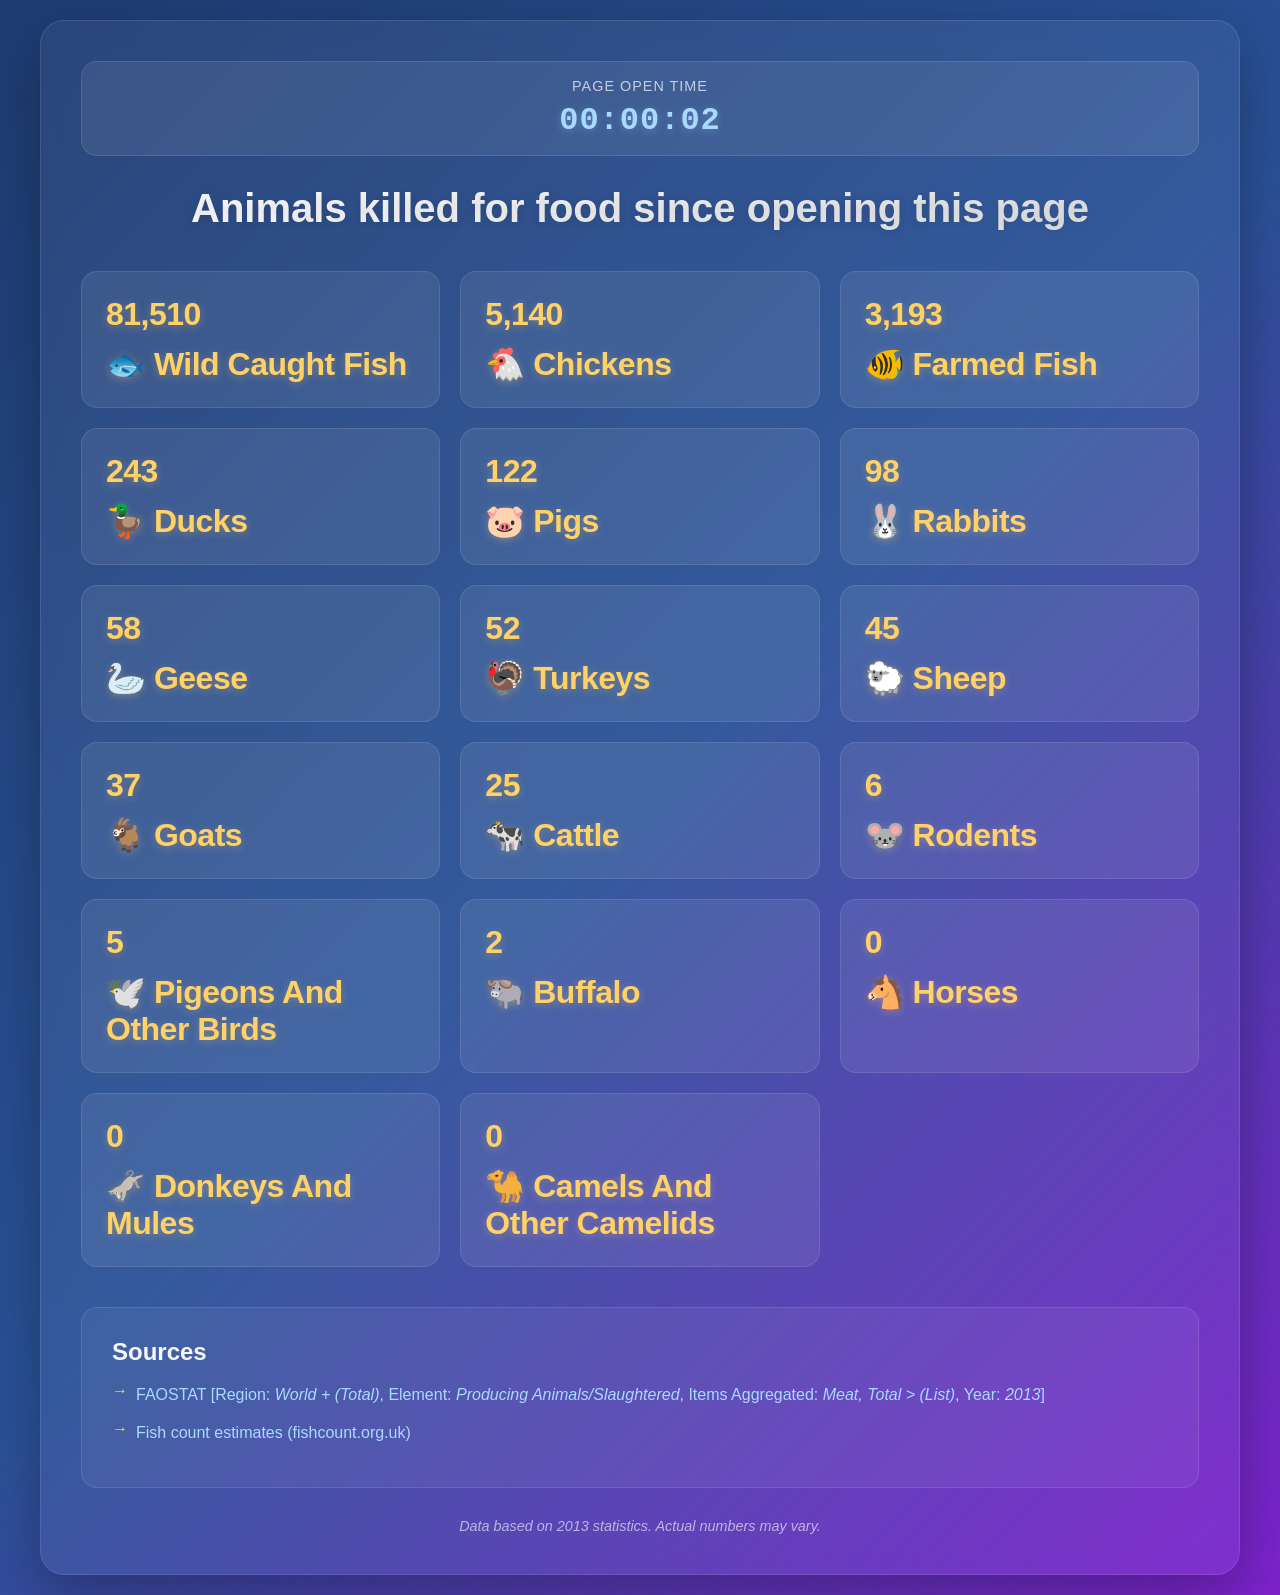
==== commit 2be3e3ad: "Implement dynamic animal counter and source list rendering" ====
--- a/index.html
+++ b/index.html
@@ -260,83 +260,11 @@
       <div id="page-timer">00:00:00</div>
     </div>
     <h2>Animals killed for food since opening this page</h2>
-    <ul class="animal-kill-counter">
-      <li>
-        <span id="akc-wild_caught_fish">0</span>
-        <span class="animal-name">🐟 wild caught fish</span>
-      </li>
-      <li>
-        <span id="akc-chickens">0</span>
-        <span class="animal-name">🐔 chickens</span>
-      </li>
-      <li>
-        <span id="akc-farmed_fish">0</span>
-        <span class="animal-name">🐠 farmed fish</span>
-      </li>
-      <li>
-        <span id="akc-ducks">0</span>
-        <span class="animal-name">🦆 ducks</span>
-      </li>
-      <li>
-        <span id="akc-pigs">0</span>
-        <span class="animal-name">🐷 pigs</span>
-      </li>
-      <li>
-        <span id="akc-rabbits">0</span>
-        <span class="animal-name">🐰 rabbits</span>
-      </li>
-      <li>
-        <span id="akc-geese">0</span>
-        <span class="animal-name">🦢 geese</span>
-      </li>
-      <li>
-        <span id="akc-turkeys">0</span>
-        <span class="animal-name">🦃 turkeys</span>
-      </li>
-      <li>
-        <span id="akc-sheep">0</span>
-        <span class="animal-name">🐑sheep</span>
-      </li>
-      <li>
-        <span id="akc-goats">0</span>
-        <span class="animal-name">🐐 goats</span>
-      </li>
-      <li>
-        <span id="akc-cattle">0</span>
-        <span class="animal-name">🐄 cattle</span>
-      </li>
-      <li>
-        <span id="akc-rodents">0</span>
-        <span class="animal-name">🐭 rodents</span>
-      </li>
-      <li>
-        <span id="akc-other_birds">0</span>
-        <span class="animal-name">🕊️ pigeons and other birds</span>
-      </li>
-      <li>
-        <span id="akc-buffalo">0</span>
-        <span class="animal-name">🐃 buffalo</span>
-      </li>
-      <li>
-        <span id="akc-horses">0</span>
-        <span class="animal-name">🐴 horses</span>
-      </li>
-      <li>
-        <span id="akc-donkeys">0</span>
-        <span class="animal-name">🫏 donkeys and mules</span>
-      </li>
-      <li>
-        <span id="akc-camels">0</span>
-        <span class="animal-name">🐪 camels and other camelids</span>
-      </li>
-    </ul>
+    <ul class="animal-kill-counter" id="animal-counter-list"></ul>
 
     <div class="sources">
       <h3>Sources</h3>
-      <ul>
-        <li><a href="http://faostat3.fao.org/download/Q/QL/E" target="_blank">FAOSTAT [Region: <i>World + (Total)</i>, Element: <i>Producing Animals/Slaughtered</i>, Items Aggregated: <i>Meat, Total > (List)</i>, Year: <i>2013</i>]</a></li>
-        <li><a href="http://fishcount.org.uk/fish-count-estimates" target="_blank">Fish count estimates (fishcount.org.uk)</a></li>
-      </ul>
+      <ul id="sources-list"></ul>
     </div>
 
     <p class="disclaimer">Data based on 2013 statistics. Actual numbers may vary.</p>
@@ -348,6 +276,79 @@
       function padZero(num) {
         return String(num).padStart(2, '0');
       }
+
+      // Animal counter data with display labels
+      var animalsData = [
+        { key: "wild_caught_fish", label: "🐟 wild caught fish", killed: 970000000000 },
+        { key: "chickens", label: "🐔 chickens", killed: 61171973510 },
+        { key: "farmed_fish", label: "🐠 farmed fish", killed: 38000000000 },
+        { key: "ducks", label: "🦆 ducks", killed: 2887594480 },
+        { key: "pigs", label: "🐷 pigs", killed: 1451856889.38 },
+        { key: "rabbits", label: "🐰 rabbits", killed: 1171578000 },
+        { key: "geese", label: "🦢 geese", killed: 687147000 },
+        { key: "turkeys", label: "🦃 turkeys", killed: 618086890 },
+        { key: "sheep", label: "🐑 sheep", killed: 536742256.33 },
+        { key: "goats", label: "🐐 goats", killed: 438320370.99 },
+        { key: "cattle", label: "🐄 cattle", killed: 298799160.08 },
+        { key: "rodents", label: "🐭 rodents", killed: 70371000 },
+        { key: "other_birds", label: "🕊️ pigeons and other birds", killed: 59656000 },
+        { key: "buffalo", label: "🐃 buffalo", killed: 25798819 },
+        { key: "horses", label: "🐴 horses", killed: 4863367 },
+        { key: "donkeys", label: "🫏 donkeys and mules", killed: 3213400 },
+        { key: "camels", label: "🐪 camels and other camelids", killed: 3243266.03 }
+      ];
+
+      // Component: Animal counter item
+      function createAnimalCounterItem(animal) {
+        var li = document.createElement('li');
+        
+        var countSpan = document.createElement('span');
+        countSpan.id = 'akc-' + animal.key;
+        countSpan.textContent = '0';
+        
+        var nameSpan = document.createElement('span');
+        nameSpan.className = 'animal-name';
+        nameSpan.textContent = animal.label;
+        
+        li.appendChild(countSpan);
+        li.appendChild(nameSpan);
+        return li;
+      }
+
+      // Component: Source link item
+      function createSourceItem(source) {
+        var li = document.createElement('li');
+        var link = document.createElement('a');
+        link.href = source.url;
+        link.target = '_blank';
+        link.innerHTML = source.text;
+        li.appendChild(link);
+        return li;
+      }
+
+      // Sources data
+      var sourcesData = [
+        {
+          url: "http://faostat3.fao.org/download/Q/QL/E",
+          text: "FAOSTAT [Region: <i>World + (Total)</i>, Element: <i>Producing Animals/Slaughtered</i>, Items Aggregated: <i>Meat, Total > (List)</i>, Year: <i>2013</i>]"
+        },
+        {
+          url: "http://fishcount.org.uk/fish-count-estimates",
+          text: "Fish count estimates (fishcount.org.uk)"
+        }
+      ];
+
+      // Render animal counter list
+      var counterList = document.getElementById('animal-counter-list');
+      animalsData.forEach(function(animal) {
+        counterList.appendChild(createAnimalCounterItem(animal));
+      });
+
+      // Render sources list
+      var sourcesList = document.getElementById('sources-list');
+      sourcesData.forEach(function(source) {
+        sourcesList.appendChild(createSourceItem(source));
+      });
 
       // Timer functionality
       var pageOpenTime = new Date();
@@ -370,25 +371,12 @@
 
       // Animal counter functionality
       var updatesPerSecond = 20;
-      var animalsKilledPerYear = {
-        "wild_caught_fish": 970000000000,
-        "chickens": 61171973510,
-        "farmed_fish": 38000000000,
-        "ducks": 2887594480,
-        "pigs": 1451856889.38,
-        "rabbits": 1171578000,
-        "geese": 687147000,
-        "turkeys": 618086890,
-        "sheep": 536742256.33,
-        "goats": 438320370.99,
-        "cattle": 298799160.08,
-        "rodents": 70371000,
-        "other_birds": 59656000,
-        "buffalo": 25798819,
-        "horses": 4863367,
-        "donkeys": 3213400,
-        "camels": 3243266.03,
-      };
+      var animalsKilledPerYear = {};
+      
+      // Build animals killed per year from animalsData
+      animalsData.forEach(function(animal) {
+        animalsKilledPerYear[animal.key] = animal.killed;
+      });
 
       var secondsPerYear = 365 * 24 * 60 * 60;
       var interval = 1000 / updatesPerSecond;
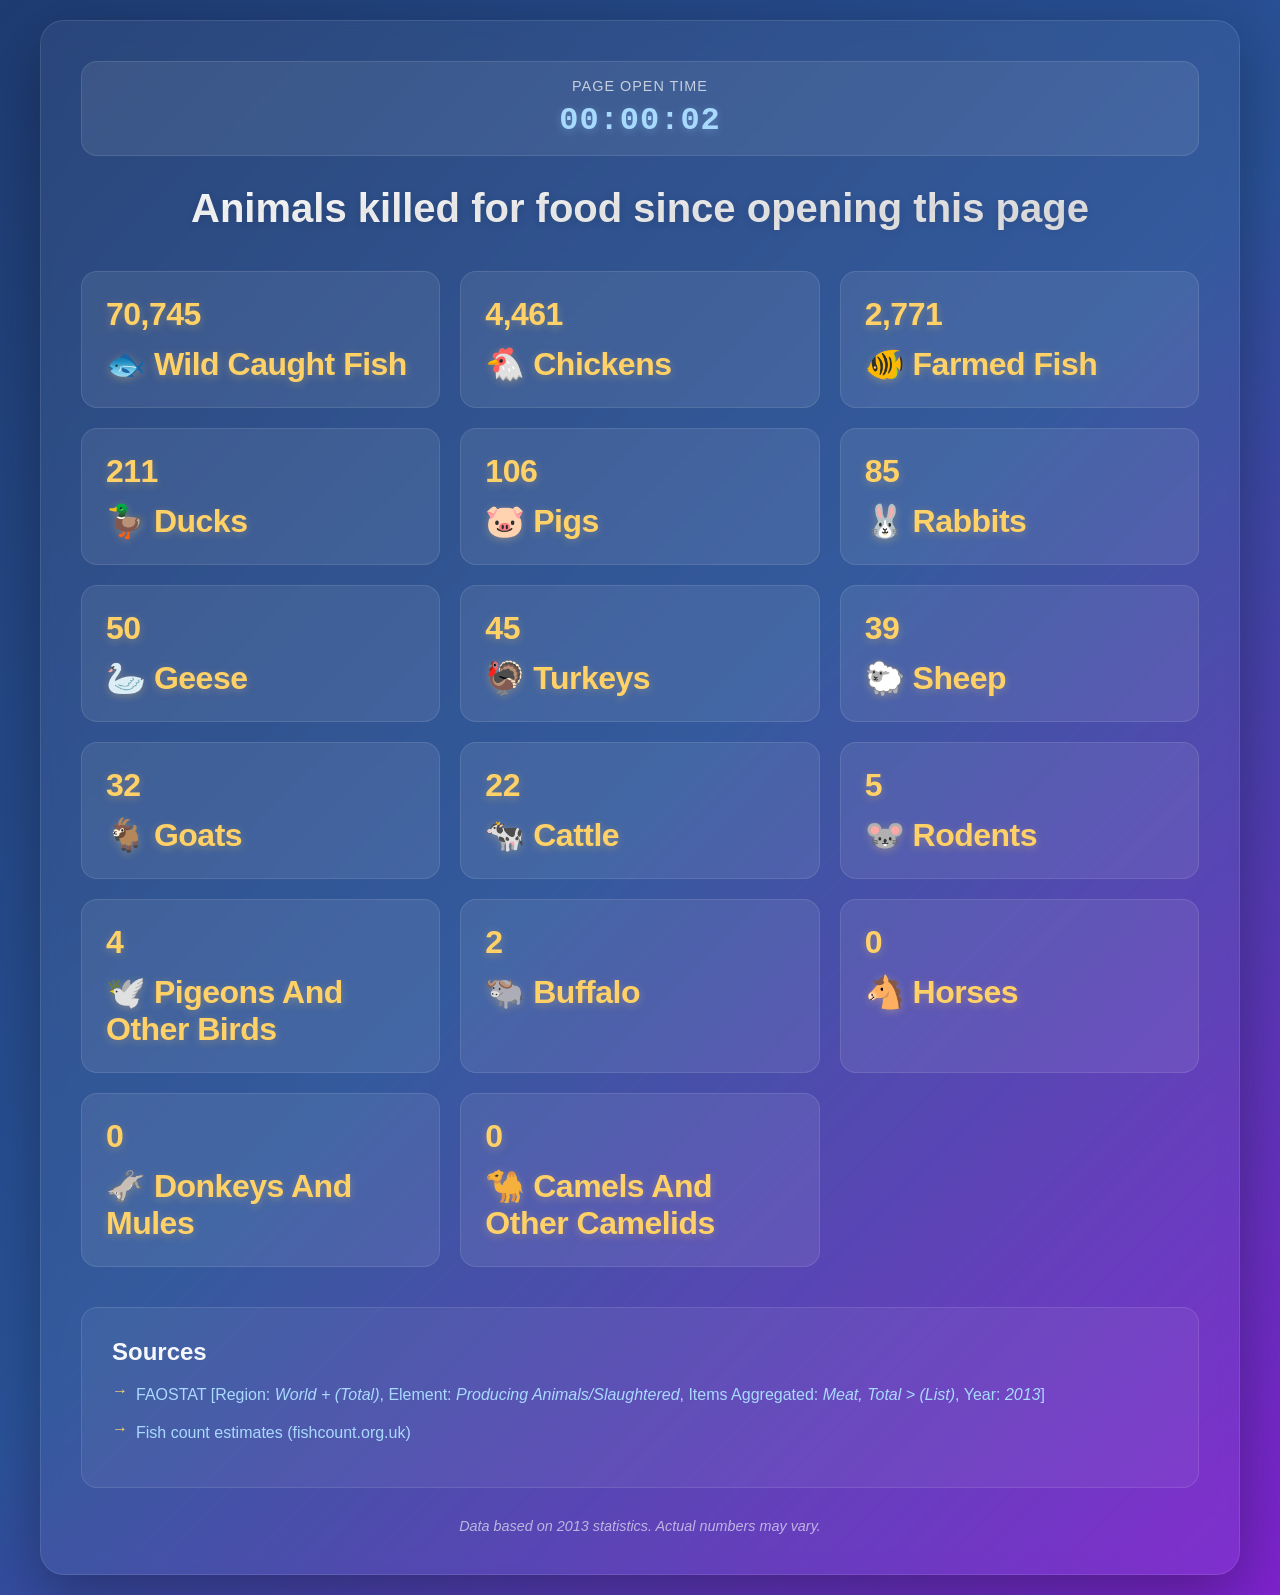
==== commit 31fd2954: "Add initial implementation of animal counter and sources list with timer functionality" ====
--- a/index.html
+++ b/index.html
@@ -4,254 +4,7 @@
   <meta charset="UTF-8">
   <meta name="viewport" content="width=device-width, initial-scale=1.0">
   <title>Global Animal Slaughter Counter</title>
-  <style>
-    :root {
-      --primary-bg: rgba(255, 255, 255, 0.05);
-      --light-bg: rgba(255, 255, 255, 0.08);
-      --lighter-bg: rgba(255, 255, 255, 0.12);
-      --border-color: rgba(255, 255, 255, 0.1);
-      --text-muted: rgba(255, 255, 255, 0.6);
-      --text-light: rgba(255, 255, 255, 0.8);
-      --text-lighter: rgba(255, 255, 255, 0.7);
-      --accent-gold: #ffd166;
-      --accent-blue: #a8daff;
-      --card-radius: 16px;
-      --container-radius: 24px;
-      --text-shadow: 0 2px 8px;
-    }
-
-    * {
-      margin: 0;
-      padding: 0;
-      box-sizing: border-box;
-    }
-
-    body {
-      font-family: -apple-system, BlinkMacSystemFont, 'Segoe UI', Roboto, Oxygen, Ubuntu, Cantarell, sans-serif;
-      background: linear-gradient(135deg, #1e3c72 0%, #2a5298 50%, #7e22ce 100%);
-      color: #fff;
-      min-height: 100vh;
-      padding: 20px;
-      display: flex;
-      flex-direction: column;
-      align-items: center;
-      justify-content: center;
-    }
-
-    .container {
-      max-width: 1200px;
-      width: 100%;
-      background: var(--primary-bg);
-      backdrop-filter: blur(10px);
-      border-radius: var(--container-radius);
-      padding: 40px;
-      box-shadow: 0 20px 60px rgba(0, 0, 0, 0.3);
-      border: 1px solid var(--border-color);
-    }
-
-    h2 {
-      font-size: 2.5rem;
-      font-weight: 700;
-      text-align: center;
-      margin-bottom: 40px;
-      background: linear-gradient(135deg, #fff, #e0e0e0);
-      -webkit-background-clip: text;
-      -webkit-text-fill-color: transparent;
-      background-clip: text;
-      text-shadow: var(--text-shadow) rgba(0, 0, 0, 0.1);
-    }
-
-    .animal-kill-counter {
-      list-style: none;
-      display: grid;
-      grid-template-columns: repeat(auto-fit, minmax(280px, 1fr));
-      gap: 20px;
-      margin-bottom: 40px;
-    }
-
-    .animal-kill-counter li {
-      background: var(--light-bg);
-      padding: 24px;
-      border-radius: var(--card-radius);
-      display: flex;
-      flex-direction: column;
-      gap: 12px;
-      transition: all 0.3s ease;
-      border: 1px solid var(--border-color);
-      position: relative;
-      overflow: hidden;
-    }
-
-    .animal-kill-counter li::before {
-      content: '';
-      position: absolute;
-      top: 0;
-      left: 0;
-      right: 0;
-      height: 3px;
-      background: linear-gradient(90deg, #ff6b6b, #ee5a6f, #c06c84);
-      transform: scaleX(0);
-      transition: transform 0.3s ease;
-    }
-
-    .animal-kill-counter li:hover {
-      background: var(--lighter-bg);
-      transform: translateY(-4px);
-      box-shadow: 0 8px 24px rgba(0, 0, 0, 0.2);
-    }
-
-    .animal-kill-counter li:hover::before {
-      transform: scaleX(1);
-    }
-
-    .animal-kill-counter span {
-      font-size: 2rem;
-      font-weight: 700;
-      color: var(--accent-gold);
-      font-variant-numeric: tabular-nums;
-      letter-spacing: -0.5px;
-      text-shadow: var(--text-shadow) rgba(255, 209, 102, 0.3);
-      animation: fadeIn 0.5s ease-in;
-    }
-
-    .animal-name {
-      font-size: 0.95rem;
-      color: var(--text-light);
-      text-transform: capitalize;
-      font-weight: 500;
-      letter-spacing: 0.5px;
-    }
-
-    @keyframes fadeIn {
-      from {
-        opacity: 0;
-        transform: translateY(10px);
-      }
-      to {
-        opacity: 1;
-        transform: translateY(0);
-      }
-    }
-
-    @keyframes pulse {
-      0%, 100% {
-        opacity: 1;
-      }
-      50% {
-        opacity: 0.6;
-      }
-    }
-
-    .sources {
-      background: var(--primary-bg);
-      padding: 30px;
-      border-radius: var(--card-radius);
-      margin-top: 20px;
-      border: 1px solid var(--border-color);
-    }
-
-    .sources h3 {
-      font-size: 1.5rem;
-      margin-bottom: 16px;
-      color: rgba(255, 255, 255, 0.95);
-      font-weight: 600;
-    }
-
-    .sources ul {
-      list-style: none;
-    }
-
-    .sources li {
-      margin-bottom: 12px;
-      padding-left: 24px;
-      position: relative;
-    }
-
-    .sources li::before {
-      content: '→';
-      position: absolute;
-      left: 0;
-      color: var(--accent-gold);
-      font-weight: bold;
-    }
-
-    .sources a {
-      color: var(--accent-blue);
-      text-decoration: none;
-      transition: color 0.2s ease;
-      line-height: 1.6;
-    }
-
-    .sources a:hover {
-      color: var(--accent-gold);
-      text-decoration: underline;
-    }
-
-    .disclaimer {
-      text-align: center;
-      margin-top: 30px;
-      font-size: 0.9rem;
-      color: var(--text-muted);
-      font-style: italic;
-    }
-
-    @media (max-width: 768px) {
-      .container {
-        padding: 24px;
-      }
-
-      h2 {
-        font-size: 1.8rem;
-      }
-
-      .animal-kill-counter {
-        grid-template-columns: 1fr;
-      }
-
-      .animal-kill-counter span {
-        font-size: 1.75rem;
-      }
-    }
-
-    /* Pulsing animation for numbers changing */
-    .counting {
-      animation: pulse 0.5s ease-in-out;
-    }
-
-    .timer-container {
-      text-align: center;
-      margin-bottom: 30px;
-      padding: 16px;
-      background: var(--light-bg);
-      border-radius: var(--card-radius);
-      border: 1px solid var(--border-color);
-    }
-
-    .timer-label {
-      font-size: 0.9rem;
-      color: var(--text-lighter);
-      margin-bottom: 8px;
-      text-transform: uppercase;
-      letter-spacing: 1px;
-      font-weight: 500;
-    }
-
-    #page-timer {
-      font-size: 2rem;
-      font-weight: 700;
-      color: var(--accent-blue);
-      font-family: 'Courier New', monospace;
-      font-variant-numeric: tabular-nums;
-      letter-spacing: 1px;
-      text-shadow: var(--text-shadow) rgba(168, 218, 255, 0.3);
-    }
-
-    .animal-icon {
-      font-size: 2.5rem;
-      margin-bottom: 8px;
-      display: block;
-    }
-  </style>
+  <link rel="stylesheet" href="style.css">
 </head>
 <body>
   <div class="container">
@@ -270,137 +23,6 @@
     <p class="disclaimer">Data based on 2013 statistics. Actual numbers may vary.</p>
   </div>
 
-  <script>
-    window.addEventListener('DOMContentLoaded', function() {
-      // Utility function to format time values with zero padding
-      function padZero(num) {
-        return String(num).padStart(2, '0');
-      }
-
-      // Animal counter data with display labels
-      var animalsData = [
-        { key: "wild_caught_fish", label: "🐟 wild caught fish", killed: 970000000000 },
-        { key: "chickens", label: "🐔 chickens", killed: 61171973510 },
-        { key: "farmed_fish", label: "🐠 farmed fish", killed: 38000000000 },
-        { key: "ducks", label: "🦆 ducks", killed: 2887594480 },
-        { key: "pigs", label: "🐷 pigs", killed: 1451856889.38 },
-        { key: "rabbits", label: "🐰 rabbits", killed: 1171578000 },
-        { key: "geese", label: "🦢 geese", killed: 687147000 },
-        { key: "turkeys", label: "🦃 turkeys", killed: 618086890 },
-        { key: "sheep", label: "🐑 sheep", killed: 536742256.33 },
-        { key: "goats", label: "🐐 goats", killed: 438320370.99 },
-        { key: "cattle", label: "🐄 cattle", killed: 298799160.08 },
-        { key: "rodents", label: "🐭 rodents", killed: 70371000 },
-        { key: "other_birds", label: "🕊️ pigeons and other birds", killed: 59656000 },
-        { key: "buffalo", label: "🐃 buffalo", killed: 25798819 },
-        { key: "horses", label: "🐴 horses", killed: 4863367 },
-        { key: "donkeys", label: "🫏 donkeys and mules", killed: 3213400 },
-        { key: "camels", label: "🐪 camels and other camelids", killed: 3243266.03 }
-      ];
-
-      // Component: Animal counter item
-      function createAnimalCounterItem(animal) {
-        var li = document.createElement('li');
-        
-        var countSpan = document.createElement('span');
-        countSpan.id = 'akc-' + animal.key;
-        countSpan.textContent = '0';
-        
-        var nameSpan = document.createElement('span');
-        nameSpan.className = 'animal-name';
-        nameSpan.textContent = animal.label;
-        
-        li.appendChild(countSpan);
-        li.appendChild(nameSpan);
-        return li;
-      }
-
-      // Component: Source link item
-      function createSourceItem(source) {
-        var li = document.createElement('li');
-        var link = document.createElement('a');
-        link.href = source.url;
-        link.target = '_blank';
-        link.innerHTML = source.text;
-        li.appendChild(link);
-        return li;
-      }
-
-      // Sources data
-      var sourcesData = [
-        {
-          url: "http://faostat3.fao.org/download/Q/QL/E",
-          text: "FAOSTAT [Region: <i>World + (Total)</i>, Element: <i>Producing Animals/Slaughtered</i>, Items Aggregated: <i>Meat, Total > (List)</i>, Year: <i>2013</i>]"
-        },
-        {
-          url: "http://fishcount.org.uk/fish-count-estimates",
-          text: "Fish count estimates (fishcount.org.uk)"
-        }
-      ];
-
-      // Render animal counter list
-      var counterList = document.getElementById('animal-counter-list');
-      animalsData.forEach(function(animal) {
-        counterList.appendChild(createAnimalCounterItem(animal));
-      });
-
-      // Render sources list
-      var sourcesList = document.getElementById('sources-list');
-      sourcesData.forEach(function(source) {
-        sourcesList.appendChild(createSourceItem(source));
-      });
-
-      // Timer functionality
-      var pageOpenTime = new Date();
-      function updateTimer() {
-        var now = new Date();
-        var elapsed = Math.floor((now - pageOpenTime) / 1000);
-        var hours = Math.floor(elapsed / 3600);
-        var minutes = Math.floor((elapsed % 3600) / 60);
-        var seconds = elapsed % 60;
-        
-        var timerDisplay = padZero(hours) + ':' + padZero(minutes) + ':' + padZero(seconds);
-        var timerElement = document.getElementById('page-timer');
-        if (timerElement) {
-          timerElement.textContent = timerDisplay;
-        }
-      }
-      
-      updateTimer();
-      setInterval(updateTimer, 1000);
-
-      // Animal counter functionality
-      var updatesPerSecond = 20;
-      var animalsKilledPerYear = {};
-      
-      // Build animals killed per year from animalsData
-      animalsData.forEach(function(animal) {
-        animalsKilledPerYear[animal.key] = animal.killed;
-      });
-
-      var secondsPerYear = 365 * 24 * 60 * 60;
-      var interval = 1000 / updatesPerSecond;
-      var count = 0, start = new Date().getTime();
-      var killsPerUpdateCycle = 1 / updatesPerSecond;
-
-      function update(intervalCount) {
-        var currentKillRate = intervalCount * killsPerUpdateCycle;
-        for (var subset in animalsKilledPerYear) {
-          var countElement = document.getElementById("akc-" + subset);
-          if (countElement) {
-            var numKilled = animalsKilledPerYear[subset];
-            var currentCount = Math.round(currentKillRate * (numKilled / secondsPerYear));
-            countElement.innerHTML = currentCount.toLocaleString();
-          }
-        }
-      }
-
-      function selfCorrectingTimeoutInterval() {
-        update(++count);
-        window.setTimeout(selfCorrectingTimeoutInterval, interval - (new Date().getTime() - start - count * interval));
-      }
-      window.setTimeout(selfCorrectingTimeoutInterval, interval);
-    });
-  </script>
+  <script src="script.js"></script>
 </body>
 </html>
--- a/style.css
+++ b/style.css
@@ -0,0 +1,245 @@
+:root {
+  --primary-bg: rgba(255, 255, 255, 0.05);
+  --light-bg: rgba(255, 255, 255, 0.08);
+  --lighter-bg: rgba(255, 255, 255, 0.12);
+  --border-color: rgba(255, 255, 255, 0.1);
+  --text-muted: rgba(255, 255, 255, 0.6);
+  --text-light: rgba(255, 255, 255, 0.8);
+  --text-lighter: rgba(255, 255, 255, 0.7);
+  --accent-gold: #ffd166;
+  --accent-blue: #a8daff;
+  --card-radius: 16px;
+  --container-radius: 24px;
+  --text-shadow: 0 2px 8px;
+}
+
+* {
+  margin: 0;
+  padding: 0;
+  box-sizing: border-box;
+}
+
+body {
+  font-family: -apple-system, BlinkMacSystemFont, 'Segoe UI', Roboto, Oxygen, Ubuntu, Cantarell, sans-serif;
+  background: linear-gradient(135deg, #1e3c72 0%, #2a5298 50%, #7e22ce 100%);
+  color: #fff;
+  min-height: 100vh;
+  padding: 20px;
+  display: flex;
+  flex-direction: column;
+  align-items: center;
+  justify-content: center;
+}
+
+.container {
+  max-width: 1200px;
+  width: 100%;
+  background: var(--primary-bg);
+  backdrop-filter: blur(10px);
+  border-radius: var(--container-radius);
+  padding: 40px;
+  box-shadow: 0 20px 60px rgba(0, 0, 0, 0.3);
+  border: 1px solid var(--border-color);
+}
+
+h2 {
+  font-size: 2.5rem;
+  font-weight: 700;
+  text-align: center;
+  margin-bottom: 40px;
+  background: linear-gradient(135deg, #fff, #e0e0e0);
+  -webkit-background-clip: text;
+  -webkit-text-fill-color: transparent;
+  background-clip: text;
+  text-shadow: var(--text-shadow) rgba(0, 0, 0, 0.1);
+}
+
+.animal-kill-counter {
+  list-style: none;
+  display: grid;
+  grid-template-columns: repeat(auto-fit, minmax(280px, 1fr));
+  gap: 20px;
+  margin-bottom: 40px;
+}
+
+.animal-kill-counter li {
+  background: var(--light-bg);
+  padding: 24px;
+  border-radius: var(--card-radius);
+  display: flex;
+  flex-direction: column;
+  gap: 12px;
+  transition: all 0.3s ease;
+  border: 1px solid var(--border-color);
+  position: relative;
+  overflow: hidden;
+}
+
+.animal-kill-counter li::before {
+  content: '';
+  position: absolute;
+  top: 0;
+  left: 0;
+  right: 0;
+  height: 3px;
+  background: linear-gradient(90deg, #ff6b6b, #ee5a6f, #c06c84);
+  transform: scaleX(0);
+  transition: transform 0.3s ease;
+}
+
+.animal-kill-counter li:hover {
+  background: var(--lighter-bg);
+  transform: translateY(-4px);
+  box-shadow: 0 8px 24px rgba(0, 0, 0, 0.2);
+}
+
+.animal-kill-counter li:hover::before {
+  transform: scaleX(1);
+}
+
+.animal-kill-counter span {
+  font-size: 2rem;
+  font-weight: 700;
+  color: var(--accent-gold);
+  font-variant-numeric: tabular-nums;
+  letter-spacing: -0.5px;
+  text-shadow: var(--text-shadow) rgba(255, 209, 102, 0.3);
+  animation: fadeIn 0.5s ease-in;
+}
+
+.animal-name {
+  font-size: 0.95rem;
+  color: var(--text-light);
+  text-transform: capitalize;
+  font-weight: 500;
+  letter-spacing: 0.5px;
+}
+
+@keyframes fadeIn {
+  from {
+    opacity: 0;
+    transform: translateY(10px);
+  }
+  to {
+    opacity: 1;
+    transform: translateY(0);
+  }
+}
+
+@keyframes pulse {
+  0%, 100% {
+    opacity: 1;
+  }
+  50% {
+    opacity: 0.6;
+  }
+}
+
+.sources {
+  background: var(--primary-bg);
+  padding: 30px;
+  border-radius: var(--card-radius);
+  margin-top: 20px;
+  border: 1px solid var(--border-color);
+}
+
+.sources h3 {
+  font-size: 1.5rem;
+  margin-bottom: 16px;
+  color: rgba(255, 255, 255, 0.95);
+  font-weight: 600;
+}
+
+.sources ul {
+  list-style: none;
+}
+
+.sources li {
+  margin-bottom: 12px;
+  padding-left: 24px;
+  position: relative;
+}
+
+.sources li::before {
+  content: '→';
+  position: absolute;
+  left: 0;
+  color: var(--accent-gold);
+  font-weight: bold;
+}
+
+.sources a {
+  color: var(--accent-blue);
+  text-decoration: none;
+  transition: color 0.2s ease;
+  line-height: 1.6;
+}
+
+.sources a:hover {
+  color: var(--accent-gold);
+  text-decoration: underline;
+}
+
+.disclaimer {
+  text-align: center;
+  margin-top: 30px;
+  font-size: 0.9rem;
+  color: var(--text-muted);
+  font-style: italic;
+}
+
+@media (max-width: 768px) {
+  .container {
+    padding: 24px;
+  }
+
+  h2 {
+    font-size: 1.8rem;
+  }
+
+  .animal-kill-counter {
+    grid-template-columns: 1fr;
+  }
+
+  .animal-kill-counter span {
+    font-size: 1.75rem;
+  }
+}
+
+.counting {
+  animation: pulse 0.5s ease-in-out;
+}
+
+.timer-container {
+  text-align: center;
+  margin-bottom: 30px;
+  padding: 16px;
+  background: var(--light-bg);
+  border-radius: var(--card-radius);
+  border: 1px solid var(--border-color);
+}
+
+.timer-label {
+  font-size: 0.9rem;
+  color: var(--text-lighter);
+  margin-bottom: 8px;
+  text-transform: uppercase;
+  letter-spacing: 1px;
+  font-weight: 500;
+}
+
+#page-timer {
+  font-size: 2rem;
+  font-weight: 700;
+  color: var(--accent-blue);
+  font-family: 'Courier New', monospace;
+  font-variant-numeric: tabular-nums;
+  letter-spacing: 1px;
+  text-shadow: var(--text-shadow) rgba(168, 218, 255, 0.3);
+}
+
+.animal-icon {
+  font-size: 2.5rem;
+  margin-bottom: 8px;
+  display: block;
+}
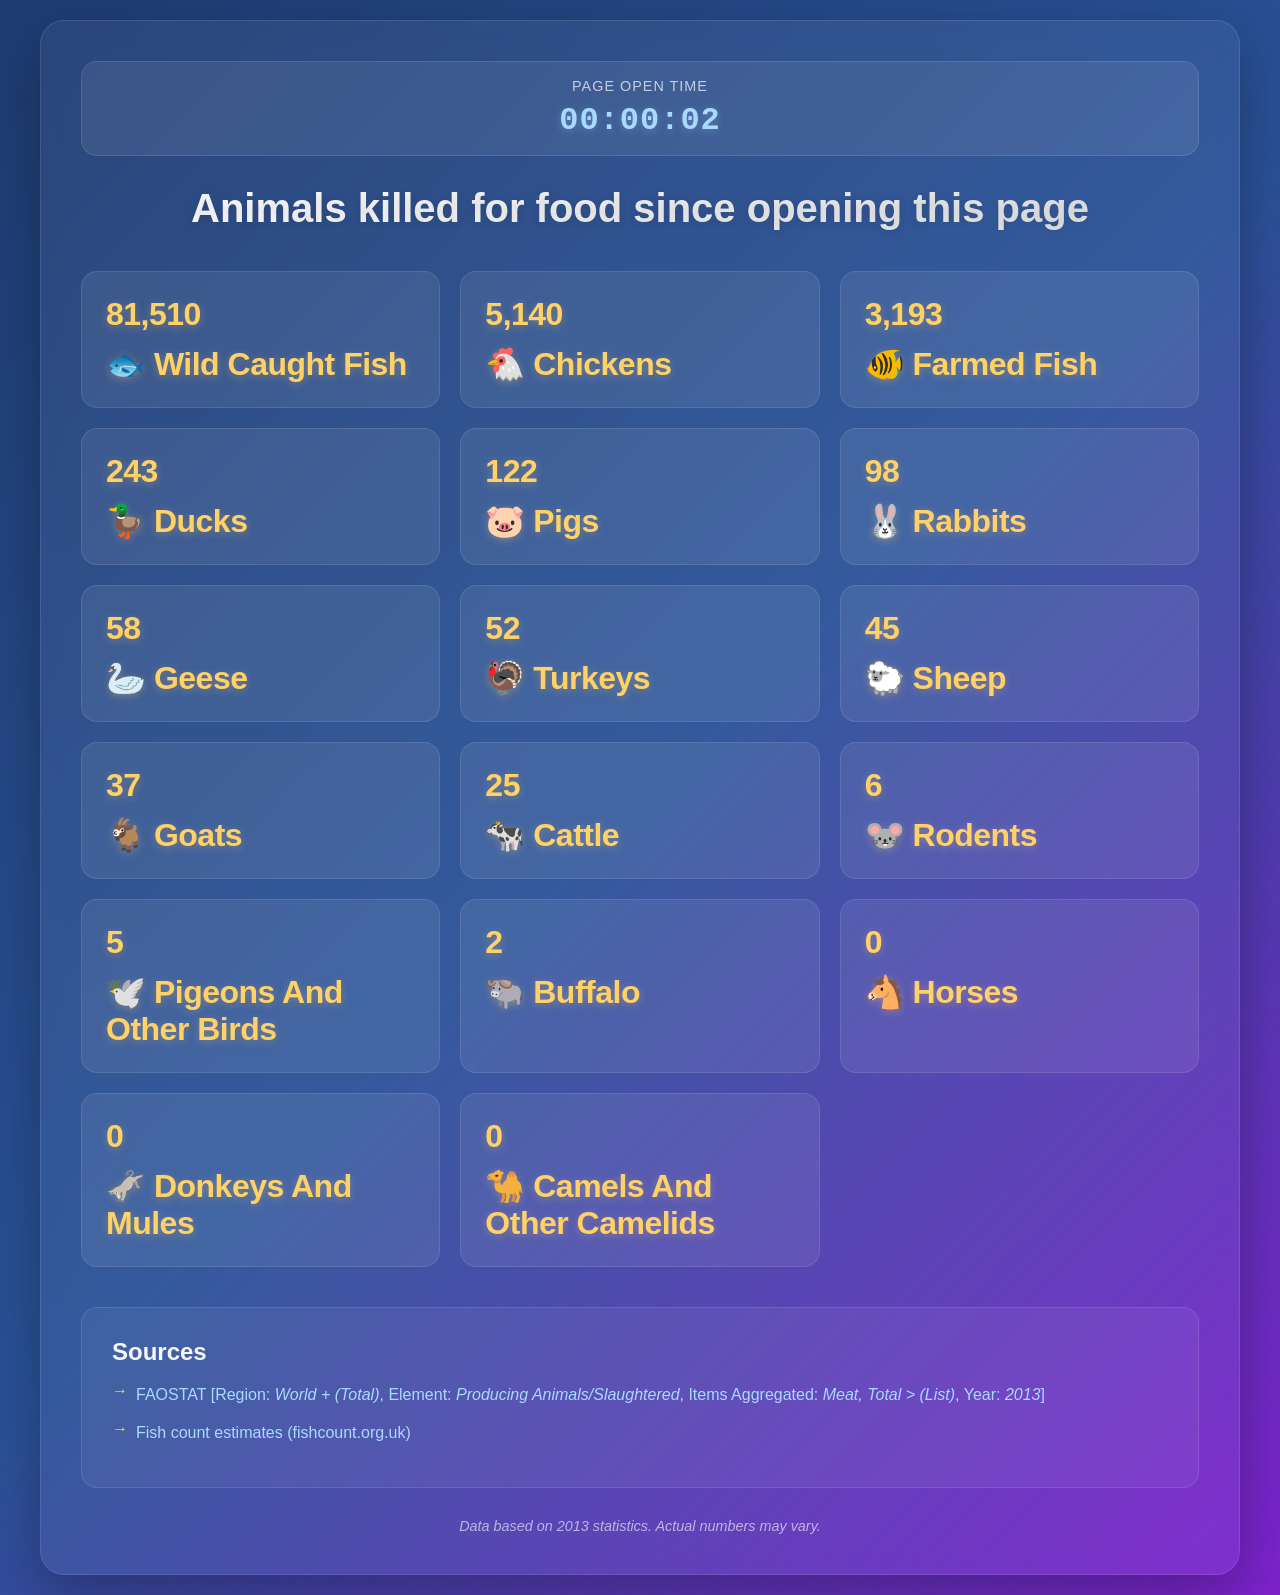
==== commit d8a178d1: "Refactor HTML structure to use <main> tag for better semantic markup" ====
--- a/index.html
+++ b/index.html
@@ -3,11 +3,12 @@
 <head>
   <meta charset="UTF-8">
   <meta name="viewport" content="width=device-width, initial-scale=1.0">
+  <meta name="description" content="Track the number of animals killed for food since you opened this page, updated in real-time with statistics from 2013 data.">
   <title>Global Animal Slaughter Counter</title>
   <link rel="stylesheet" href="style.css">
 </head>
 <body>
-  <div class="container">
+  <main class="container">
     <div class="timer-container">
       <div class="timer-label">Page Open Time</div>
       <div id="page-timer">00:00:00</div>
@@ -21,7 +22,7 @@
     </div>
 
     <p class="disclaimer">Data based on 2013 statistics. Actual numbers may vary.</p>
-  </div>
+  </main>
 
   <script src="script.js"></script>
 </body>
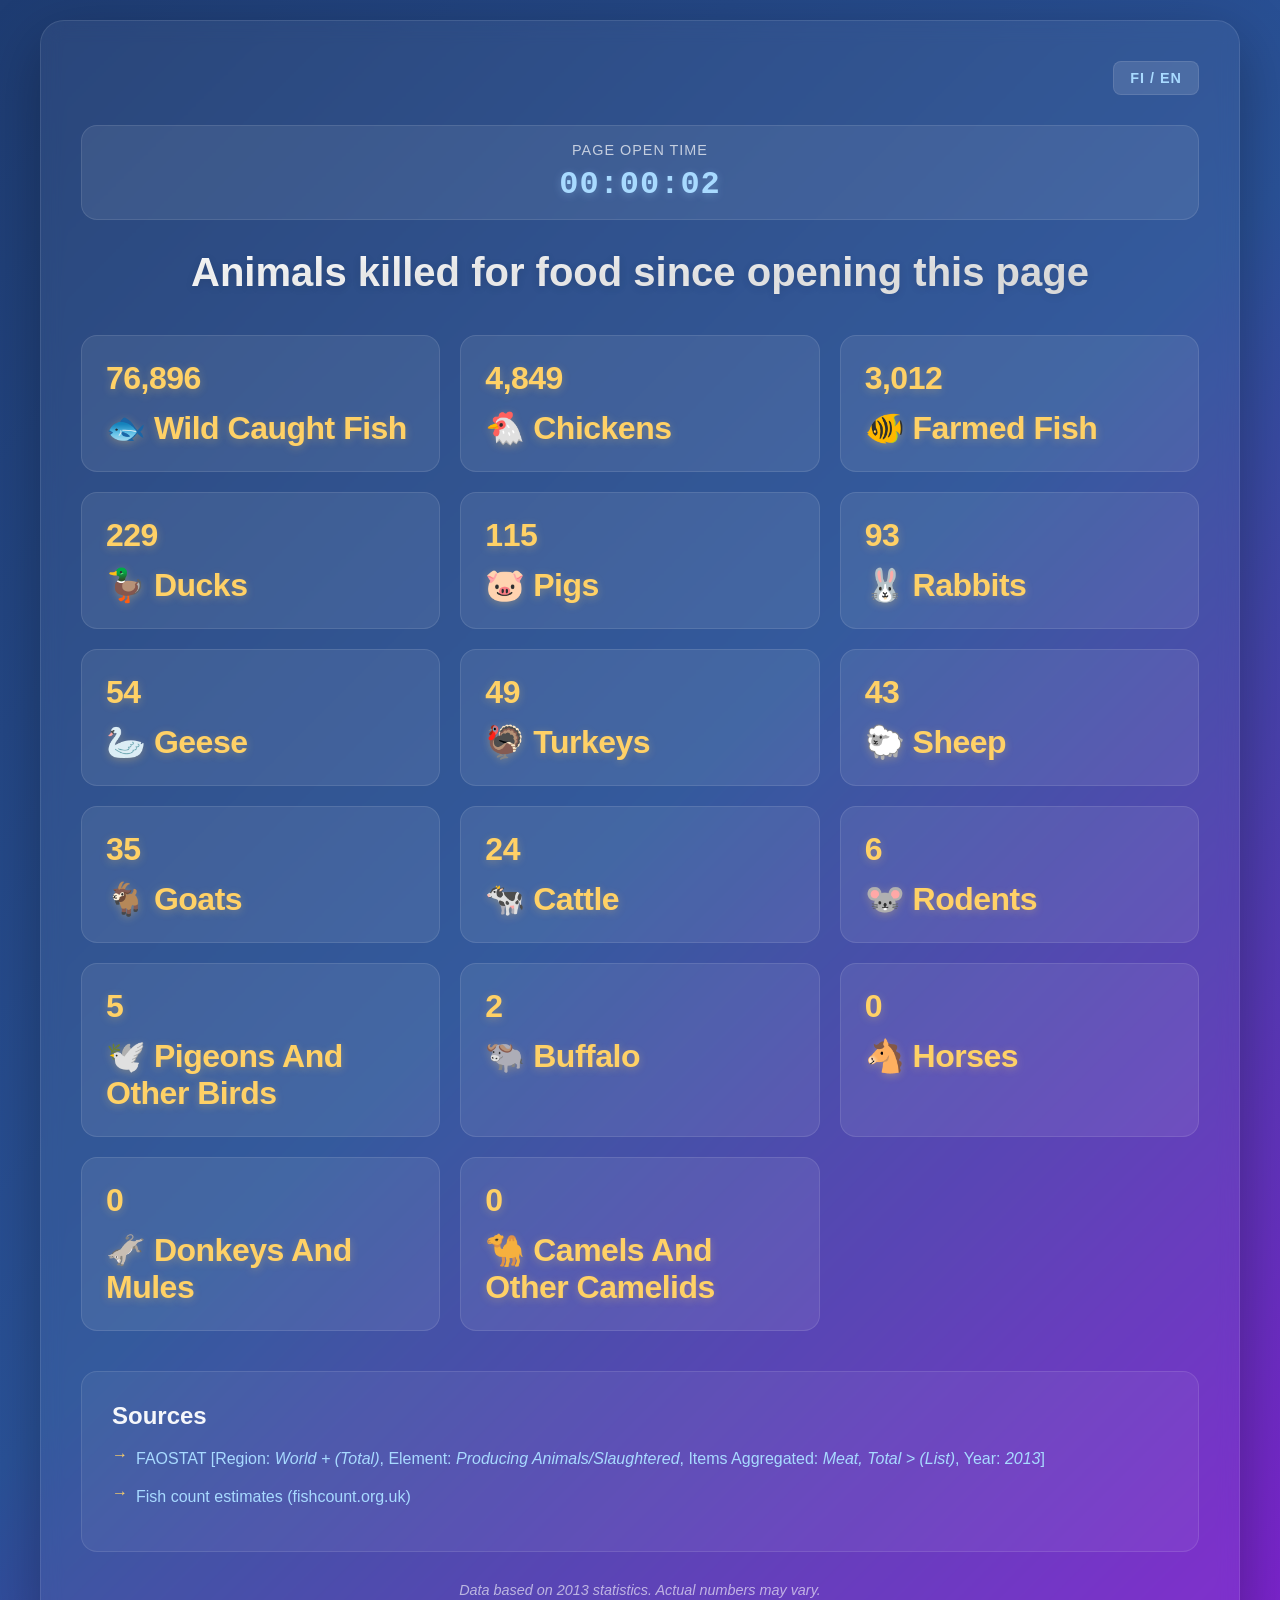
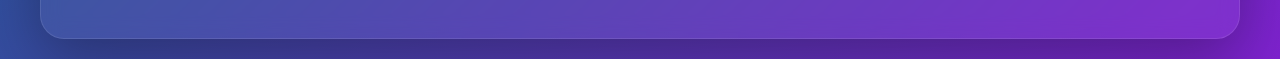
==== commit 8f170c15: "Add finnish translations" ====
--- a/index.html
+++ b/index.html
@@ -9,19 +9,27 @@
 </head>
 <body>
   <main class="container">
+    <div class="header">
+      <div class="language-switcher">
+        <button id="lang-toggle" class="lang-btn" aria-label="Toggle language">
+          <span class="lang-text">FI / EN</span>
+        </button>
+      </div>
+    </div>
+
     <div class="timer-container">
-      <div class="timer-label">Page Open Time</div>
+      <div class="timer-label" data-i18n="pageOpenTime">Page Open Time</div>
       <div id="page-timer">00:00:00</div>
     </div>
-    <h2>Animals killed for food since opening this page</h2>
+    <h2 data-i18n="mainTitle">Animals killed for food since opening this page</h2>
     <ul class="animal-kill-counter" id="animal-counter-list"></ul>
 
     <div class="sources">
-      <h3>Sources</h3>
+      <h3 data-i18n="sourcesTitle">Sources</h3>
       <ul id="sources-list"></ul>
     </div>
 
-    <p class="disclaimer">Data based on 2013 statistics. Actual numbers may vary.</p>
+    <p class="disclaimer" data-i18n="disclaimer">Data based on 2013 statistics. Actual numbers may vary.</p>
   </main>
 
   <script src="script.js"></script>
--- a/style.css
+++ b/style.css
@@ -40,6 +40,41 @@
   padding: 40px;
   box-shadow: 0 20px 60px rgba(0, 0, 0, 0.3);
   border: 1px solid var(--border-color);
+  position: relative;
+}
+
+.header {
+  display: flex;
+  justify-content: flex-end;
+  margin-bottom: 30px;
+}
+
+.language-switcher {
+  display: flex;
+}
+
+.lang-btn {
+  background: var(--lighter-bg);
+  border: 1px solid var(--border-color);
+  color: var(--accent-blue);
+  padding: 8px 16px;
+  border-radius: 8px;
+  cursor: pointer;
+  font-weight: 600;
+  font-size: 0.9rem;
+  transition: all 0.3s ease;
+  letter-spacing: 1px;
+}
+
+.lang-btn:hover {
+  background: var(--light-bg);
+  color: var(--accent-gold);
+  box-shadow: 0 4px 12px rgba(0, 0, 0, 0.2);
+  transform: translateY(-2px);
+}
+
+.lang-btn:active {
+  transform: translateY(0);
 }
 
 h2 {
@@ -193,6 +228,15 @@
     padding: 24px;
   }
 
+  .header {
+    margin-bottom: 20px;
+  }
+
+  .lang-btn {
+    padding: 6px 12px;
+    font-size: 0.85rem;
+  }
+
   h2 {
     font-size: 1.8rem;
   }
